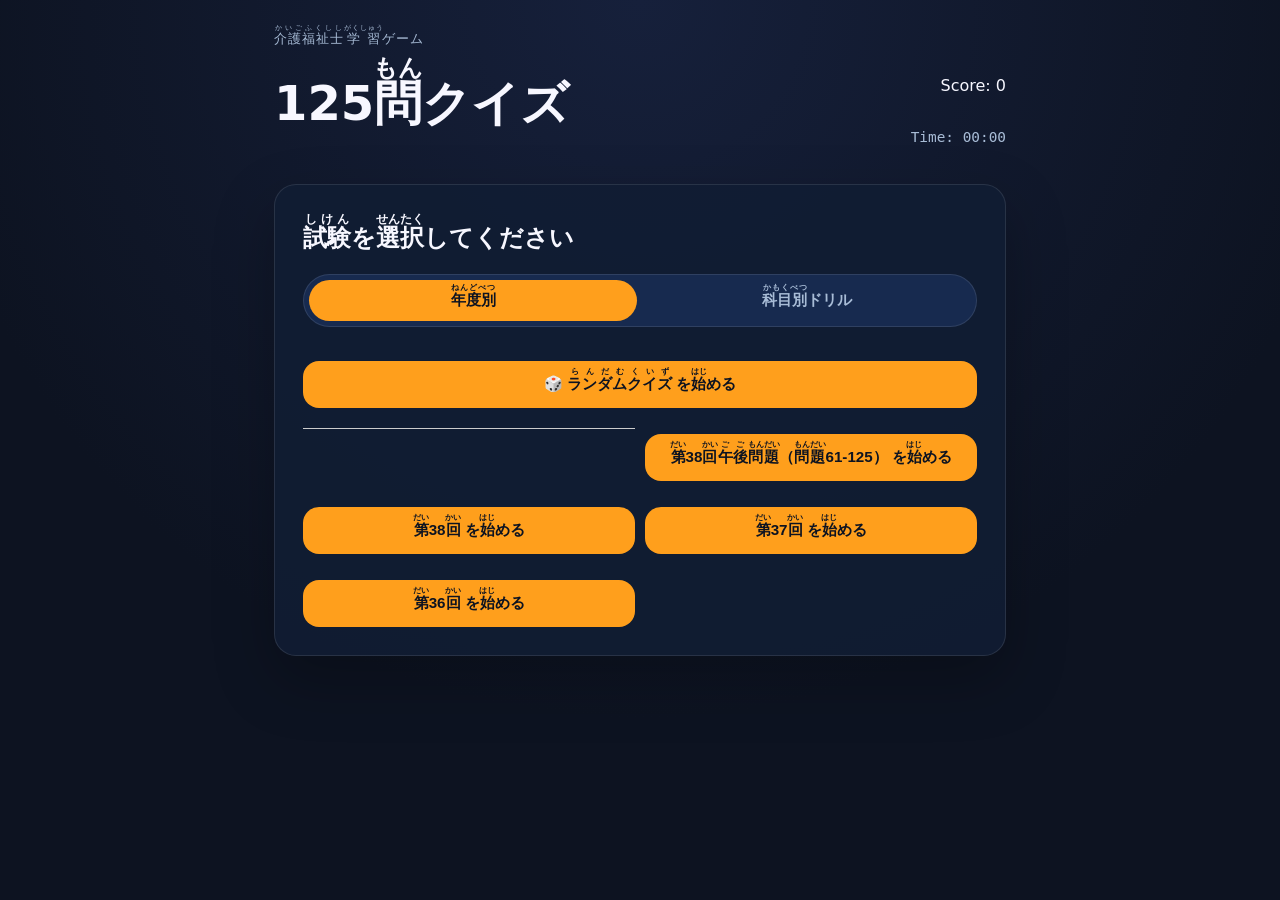
==== index.html @ fa335fc0 "Cleaner home UI: mode tabs (by-exam / subject drills) and compact menu grids" ====
<!DOCTYPE html>
<html lang="ja">
<head>
  <meta charset="UTF-8" />
  <meta name="viewport" content="width=device-width, initial-scale=1.0" />
  <title>Kaigofukushishi Quiz Game</title>
  <link rel="stylesheet" href="styles.css" />
</head>
<body>
  <div class="app-shell">
    <header>
      <div>
        <p class="subtitle"><ruby>介護福祉士<rt>かいごふくしし</rt></ruby><ruby>学習<rt>がくしゅう</rt></ruby>ゲーム</p>
        <h1 id="quiz-title">125<ruby>問<rt>もん</rt></ruby>クイズ</h1>
      </div>
      <div class="score-panel">
        <p id="progress">Question 1 / 125</p>
        <p id="score">Score: 0</p>
        <p id="timer">Time: 00:00</p>
      </div>
    </header>

    <main>
      <section class="card" id="exam-selection">
        <div class="exam-header">
          <h2><ruby>試験<rt>しけん</rt></ruby>を<ruby>選択<rt>せんたく</rt></ruby>してください</h2>
          <button id="resume-button" class="primary-button hidden"></button>
        </div>
        <div class="mode-tabs">
          <button class="mode-tab active" id="tab-exams" type="button"><ruby>年度別<rt>ねんどべつ</rt></ruby></button>
          <button class="mode-tab" id="tab-drills" type="button"><ruby>科目別<rt>かもくべつ</rt></ruby>ドリル</button>
        </div>
        <div id="panel-exams">
          <div class="choices" id="exam-buttons"></div>
        </div>
        <div id="panel-drills" class="hidden">
          <p class="panel-note">第36・37・38回（全年度）から、科目ごとに集めた問題です。</p>
          <div class="choices" id="drill-buttons"></div>
        </div>
      </section>

      <section class="card hidden" id="domain-selection">
        <div class="exam-header">
          <h2><ruby>学習分野<rt>がくしゅうぶんや</rt></ruby>を<ruby>選択<rt>せんたく</rt></ruby>してください</h2>
          <button id="back-from-domain" class="primary-button secondary-button">戻る</button>
        </div>
        <div class="choices" id="domain-buttons"></div>
      </section>

      <section class="card hidden" id="quiz-card">
        <div class="quiz-header-controls">
          <p class="category-tag" id="category-tag"></p>
          <div class="jump-to-question">
            <input type="number" id="jump-input" placeholder="Jump to Q#" min="1" max="125">
            <button id="jump-button" class="primary-button jump-button">Jump</button>
          </div>
        </div>
        <p class="question-text" id="question-text">Loading question...</p>
        <div class="choices" id="choices"></div>
        <div id="feedback-area" class="hidden">
          <div id="correct-answer-area">
            <h3>✓ 正解:</h3>
            <p id="correct-answer-text"></p>
            <p id="correct-explanation" class="explanation-text"></p>
          </div>
          <div id="wrong-answer-area" class="hidden">
            <h3>✗ 選んだ答えが間違っている理由:</h3>
            <p id="wrong-explanation" class="explanation-text"></p>
          </div>
          <details id="other-answers-details" class="hidden">
            <summary>他の選択肢の説明を見る</summary>
            <div id="other-answers-area"></div>
          </details>
        </div>
        <div class="quiz-navigation">
          <button id="prev-button" class="primary-button secondary-button" disabled>前の問題</button>
          <button id="next-button" class="primary-button">次の問題</button>
          <button id="back-to-results-button" class="primary-button secondary-button hidden">結果に<ruby>戻<rt>もど</rt></ruby>る</button>
        </div>
      </section>

      <div class="menu-nav hidden" id="menu-nav">
        <button id="back-button" class="primary-button secondary-button">メニューに<ruby>戻<rt>もど</rt></ruby>る</button>
      </div>

      <section class="result hidden" id="result-screen">
        <h2 id="result-status"><ruby>結果<rt>けっか</rt></ruby></h2>
        <p id="final-score"></p>
        <p id="final-time"></p>
        <p id="final-attempts"></p>
        <p id="best-time"></p>
        <p id="avg-time"></p>
        
        <div id="summary-section" class="summary-section hidden">
          <h3 id="summary-title"><ruby>回答結果一覧<rt>かいとうけっかいちらん</rt></ruby></h3>
          <div id="summary-list" class="summary-list"></div>
        </div>
        
        <div class="result-actions">
          <button id="restart-button" class="primary-button">Restart Quiz</button>
          <button id="back-button-result" class="primary-button secondary-button">メニューに<ruby>戻<rt>もど</rt></ruby>る</button>
        </div>
      </section>
    </main>
  </div>

  <script src="questions.js"></script>
  <script src="questions38pm.js"></script>
  <script src="domains.js"></script>
  <script src="drill.js"></script>
<script src="script.js"></script>
  <script>
    (function () {
      var tabs = [
        { btn: document.getElementById("tab-exams"), panel: document.getElementById("panel-exams") },
        { btn: document.getElementById("tab-drills"), panel: document.getElementById("panel-drills") }
      ];
      function activate(active) {
        tabs.forEach(function (t) {
          var on = t === active;
          t.btn.classList.toggle("active", on);
          t.panel.classList.toggle("hidden", !on);
        });
      }
      tabs.forEach(function (t) {
        t.btn.addEventListener("click", function () { activate(t); });
      });
    })();
  </script>
  </body>
</html>
---- styles.css ----
:root {
  --bg: #0d1321;
  --surface: #111d33;
  --surface-2: #172a4f;
  --text: #f7f7ff;
  --accent: #ff9f1c;
  --accent-2: #2ec4b6;
  --border: rgba(255, 255, 255, 0.1);
}

* {
  box-sizing: border-box;
}

body {
  margin: 0;
  min-height: 100vh;
  font-family: Inter, system-ui, -apple-system, BlinkMacSystemFont, "Segoe UI", sans-serif;
  background: radial-gradient(circle at top, #16203b 0%, #0d1321 65%);
  color: var(--text);
}

.app-shell {
  max-width: 780px;
  margin: 0 auto;
  padding: 24px;
}

header {
  display: flex;
  flex-wrap: wrap;
  justify-content: space-between;
  align-items: flex-start;
  gap: 16px;
  margin-bottom: 24px;
}

.subtitle {
  margin: 0 0 8px;
  color: #a8bcd6;
  letter-spacing: 0.08em;
  text-transform: uppercase;
  font-size: 0.82rem;
}

h1 {
  margin: 0;
  font-size: clamp(2rem, 4vw, 3rem);
}

.score-panel {
  text-align: right;
  display: flex;
  flex-direction: column;
  align-items: flex-end;
  gap: 4px;
}

#timer {
  font-size: 0.9rem;
  color: #a8bcd6;
  font-family: monospace;
}

.card,
.result {
  background: rgba(17, 29, 51, 0.9);
  border: 1px solid var(--border);
  border-radius: 22px;
  padding: 28px;
  box-shadow: 0 24px 60px rgba(0, 0, 0, 0.25);
}

.result-pass {
  background: rgba(46, 196, 182, 0.18);
  border-color: rgba(46, 196, 182, 0.35);
}

.result-fail {
  background: rgba(255, 79, 79, 0.18);
  border-color: rgba(255, 79, 79, 0.35);
}

#result-status {
  margin-top: 0;
  margin-bottom: 12px;
  font-size: 2rem;
  letter-spacing: 0.08em;
}

#final-score {
  margin: 0;
  font-size: 1.4rem;
  line-height: 1.4;
}

.question-text {
  font-size: 1.3rem;
  line-height: 1.5;
  margin: 0 0 22px;
}

.category-tag {
  display: inline-block;
  background: rgba(46, 196, 182, 0.2);
  border: 1px solid rgba(46, 196, 182, 0.4);
  color: #2ec4b6;
  padding: 6px 12px;
  border-radius: 20px;
  font-size: 0.85rem;
  font-weight: 600;
  margin: 0 0 16px 0;
  text-transform: none;
}

.choices {
  display: grid;
  gap: 14px;
}

.choice-button,
.primary-button {
  width: 100%;
  border: none;
  border-radius: 16px;
  padding: 16px 18px;
  background: rgba(255, 159, 28, 0.12);
  color: var(--text);
  font-size: 1rem;
  text-align: left;
  cursor: pointer;
  transition: transform 0.2s ease, background 0.2s ease;
}

.choice-button:hover,
.primary-button:hover {
  transform: translateY(-1px);
  background: rgba(46, 196, 182, 0.18);
}

.choice-button.correct {
  background: rgba(46, 196, 182, 0.24);
}

.choice-button.wrong {
  background: rgba(255, 79, 79, 0.24);
}

.choice-button.selected {
  background: rgba(255, 159, 28, 0.24);
}

.primary-button {
  margin-top: 16px;
  background: var(--accent);
  color: #0d1321;
  font-weight: 700;
}

.secondary-button {
  background: rgba(46, 196, 182, 0.14);
  color: var(--text);
}

.exam-header {
  display: flex;
  justify-content: space-between;
  align-items: center;
  gap: 16px;
  margin-bottom: 20px;
}

.exam-header h2 {
  margin: 0;
  flex: 1;
}

#resume-button {
  width: 48%;
  flex-shrink: 0;
  margin-top: 0;
}

.menu-nav {
  display: flex;
  justify-content: flex-end;
  margin: 16px 0;
}

.quiz-navigation {
  display: flex;
  justify-content: space-between;
  gap: 12px;
  margin-top: 24px;
  flex-wrap: wrap;
}

.quiz-navigation button {
  flex: 1;
  min-width: 120px;
}

#back-to-results-button.hidden,
.primary-button.hidden {
  display: none;
}

#prev-button:disabled, #next-button:disabled {
  opacity: 0.5;
  cursor: not-allowed;
}

#correct-answer-area {
  margin-top: 20px;
  padding: 16px;
  background: rgba(255, 159, 28, 0.1);
  border-left: 4px solid var(--accent);
  border-radius: 8px;
}

#correct-answer-area h3 {
  margin-top: 0;
  margin-bottom: 8px;
  font-size: 1.1rem;
  color: var(--accent);
}

#correct-answer-text {
  margin: 0;
  font-size: 1rem;
}

.result-actions {
  display: flex;
  flex-wrap: wrap;
  gap: 12px;
  margin-top: 16px;
}

.summary-section {
  margin: 24px 0;
  padding: 20px;
  background: rgba(46, 196, 182, 0.08);
  border: 1px solid rgba(46, 196, 182, 0.2);
  border-radius: 12px;
}

#summary-title {
  margin-top: 0;
  margin-bottom: 16px;
  font-size: 1.2rem;
  color: var(--accent-2);
}

.summary-list {
  display: grid;
  grid-template-columns: repeat(auto-fill, minmax(50px, 1fr));
  gap: 8px;
}

.summary-item {
  display: flex;
  align-items: center;
  justify-content: center;
  padding: 10px;
  background: rgba(255, 159, 28, 0.1);
  border: 2px solid rgba(255, 159, 28, 0.3);
  border-radius: 8px;
  cursor: pointer;
  font-weight: 600;
  transition: all 0.2s ease;
  font-size: 0.9rem;
}

.summary-item:hover {
  transform: scale(1.05);
  background: rgba(255, 159, 28, 0.2);
}

.summary-item.correct {
  background: rgba(46, 196, 182, 0.3);
  border-color: rgba(46, 196, 182, 0.6);
  color: #2ec4b6;
}

.summary-item.correct:hover {
  background: rgba(46, 196, 182, 0.5);
}

.summary-item.wrong {
  background: rgba(255, 79, 79, 0.3);
  border-color: rgba(255, 79, 79, 0.6);
  color: #ff4f4f;
}

.summary-item.wrong:hover {
  background: rgba(255, 79, 79, 0.5);
}

.summary-item.unanswered {
  background: rgba(168, 188, 214, 0.1);
  border-color: rgba(168, 188, 214, 0.3);
  color: #a8bcd6;
}

.summary-item.unanswered:hover {
  background: rgba(168, 188, 214, 0.2);
}

.hidden {
  display: none;
}

.quiz-header-controls {
  display: flex;
  justify-content: space-between;
  align-items: center;
  margin-bottom: 16px;
  flex-wrap: wrap;
  gap: 12px;
}

.jump-to-question {
  display: flex;
  gap: 8px;
  align-items: center;
}

#jump-input {
  width: 80px;
  padding: 10px 12px;
  background: rgba(255, 159, 28, 0.12);
  border: 1px solid rgba(255, 159, 28, 0.3);
  border-radius: 12px;
  color: var(--text);
  font-size: 0.95rem;
  text-align: center;
}

#jump-input:focus {
  outline: none;
  background: rgba(255, 159, 28, 0.2);
  border-color: var(--accent);
}

#jump-input::placeholder {
  color: rgba(255, 255, 255, 0.4);
}

.jump-button {
  padding: 10px 16px;
  font-size: 0.9rem;
  white-space: nowrap;
}

@media (max-width: 680px) {
  .app-shell {
    padding: 18px;
  }

  .quiz-header-controls {
    flex-direction: column;
    align-items: flex-start;
  }

  .jump-to-question {
    width: 100%;
  }

  #jump-input {
    flex: 1;
  }

  .jump-button {
    flex: 0 0 auto;
  }
}

/* --- Home screen cleanup: mode tabs + compact menu grids --- */
.mode-tabs {
  display: flex;
  gap: 6px;
  background: var(--surface-2);
  border: 1px solid var(--border);
  border-radius: 999px;
  padding: 5px;
  margin-bottom: 18px;
}

.mode-tab {
  flex: 1;
  border: none;
  background: transparent;
  color: #a8bcd6;
  font-family: inherit;
  font-size: 0.95rem;
  font-weight: 600;
  padding: 10px 12px;
  border-radius: 999px;
  cursor: pointer;
  transition: background 0.2s ease, color 0.2s ease;
}

.mode-tab.active {
  background: var(--accent);
  color: #0d1321;
}

.panel-note {
  margin: 0 0 12px;
  color: #a8bcd6;
  font-size: 0.88rem;
}

#exam-buttons,
#drill-buttons,
#domain-buttons {
  grid-template-columns: repeat(2, minmax(0, 1fr));
  gap: 10px;
}

#exam-buttons > button,
#drill-buttons > button,
#domain-buttons > button {
  text-align: center;
  padding: 13px 10px;
  font-size: 0.95rem;
}

#exam-buttons > button:first-child,
#domain-buttons > button:first-child {
  grid-column: 1 / -1;
}

@media (max-width: 560px) {
  #exam-buttons,
  #drill-buttons,
  #domain-buttons {
    grid-template-columns: 1fr;
  }

  .card,
  .result {
    padding: 20px;
  }
}
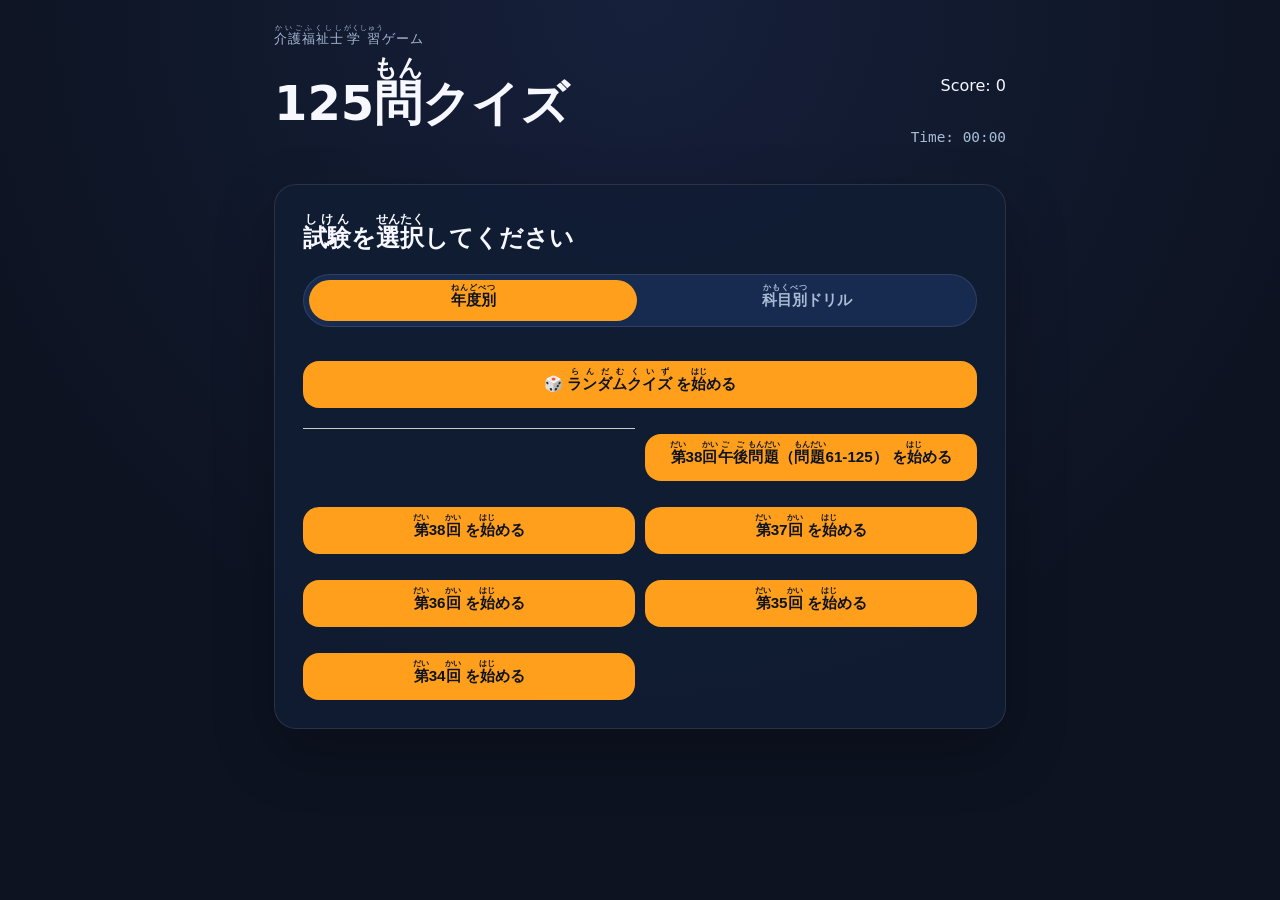
==== commit 0f61d26b: "Add 35th and 34th exams: 250 questions with per-choice explanations, verified against official MHLW " ====
--- a/index.html
+++ b/index.html
@@ -34,7 +34,7 @@
           <div class="choices" id="exam-buttons"></div>
         </div>
         <div id="panel-drills" class="hidden">
-          <p class="panel-note">第36・37・38回（全年度）から、科目ごとに集めた問題です。</p>
+          <p class="panel-note">第34・35・36・37・38回（全年度）から、科目ごとに集めた問題です。</p>
           <div class="choices" id="drill-buttons"></div>
         </div>
       </section>
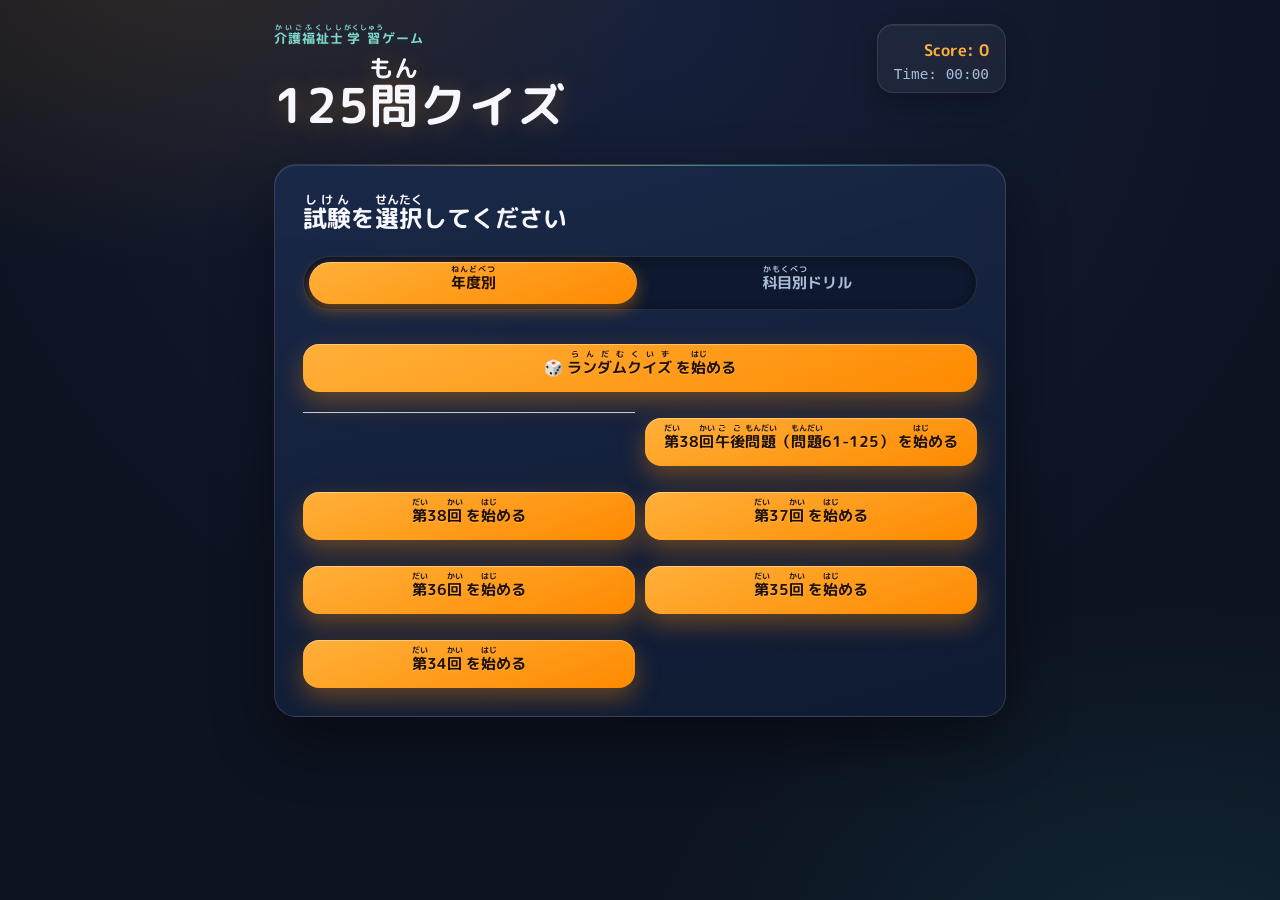
==== commit 90b3ef87: "UI reskin: gradient buttons with glow, glass choices and cards, rounded font" ====
--- a/index.html
+++ b/index.html
@@ -4,7 +4,10 @@
   <meta charset="UTF-8" />
   <meta name="viewport" content="width=device-width, initial-scale=1.0" />
   <title>Kaigofukushishi Quiz Game</title>
-  <link rel="stylesheet" href="styles.css" />
+  <link rel="stylesheet" href="styles.css" />
+  <link rel="preconnect" href="https://fonts.googleapis.com" />
+  <link rel="preconnect" href="https://fonts.gstatic.com" crossorigin />
+  <link href="https://fonts.googleapis.com/css2?family=M+PLUS+Rounded+1c:wght@400;700;800&display=swap" rel="stylesheet" />
 </head>
 <body>
   <div class="app-shell">
--- a/styles.css
+++ b/styles.css
@@ -1,446 +1,573 @@
-:root {
-  --bg: #0d1321;
-  --surface: #111d33;
-  --surface-2: #172a4f;
-  --text: #f7f7ff;
-  --accent: #ff9f1c;
-  --accent-2: #2ec4b6;
-  --border: rgba(255, 255, 255, 0.1);
-}
-
-* {
-  box-sizing: border-box;
-}
-
-body {
-  margin: 0;
-  min-height: 100vh;
-  font-family: Inter, system-ui, -apple-system, BlinkMacSystemFont, "Segoe UI", sans-serif;
-  background: radial-gradient(circle at top, #16203b 0%, #0d1321 65%);
-  color: var(--text);
-}
-
-.app-shell {
-  max-width: 780px;
-  margin: 0 auto;
-  padding: 24px;
-}
-
-header {
-  display: flex;
-  flex-wrap: wrap;
-  justify-content: space-between;
-  align-items: flex-start;
-  gap: 16px;
-  margin-bottom: 24px;
-}
-
-.subtitle {
-  margin: 0 0 8px;
-  color: #a8bcd6;
-  letter-spacing: 0.08em;
-  text-transform: uppercase;
-  font-size: 0.82rem;
-}
-
-h1 {
-  margin: 0;
-  font-size: clamp(2rem, 4vw, 3rem);
-}
-
-.score-panel {
-  text-align: right;
-  display: flex;
-  flex-direction: column;
-  align-items: flex-end;
-  gap: 4px;
-}
-
-#timer {
-  font-size: 0.9rem;
-  color: #a8bcd6;
-  font-family: monospace;
-}
-
-.card,
-.result {
-  background: rgba(17, 29, 51, 0.9);
-  border: 1px solid var(--border);
-  border-radius: 22px;
-  padding: 28px;
-  box-shadow: 0 24px 60px rgba(0, 0, 0, 0.25);
-}
-
-.result-pass {
-  background: rgba(46, 196, 182, 0.18);
-  border-color: rgba(46, 196, 182, 0.35);
-}
-
-.result-fail {
-  background: rgba(255, 79, 79, 0.18);
-  border-color: rgba(255, 79, 79, 0.35);
-}
-
-#result-status {
-  margin-top: 0;
-  margin-bottom: 12px;
-  font-size: 2rem;
-  letter-spacing: 0.08em;
-}
-
-#final-score {
-  margin: 0;
-  font-size: 1.4rem;
-  line-height: 1.4;
-}
-
-.question-text {
-  font-size: 1.3rem;
-  line-height: 1.5;
-  margin: 0 0 22px;
-}
-
-.category-tag {
-  display: inline-block;
-  background: rgba(46, 196, 182, 0.2);
-  border: 1px solid rgba(46, 196, 182, 0.4);
-  color: #2ec4b6;
-  padding: 6px 12px;
-  border-radius: 20px;
-  font-size: 0.85rem;
-  font-weight: 600;
-  margin: 0 0 16px 0;
-  text-transform: none;
-}
-
-.choices {
-  display: grid;
-  gap: 14px;
-}
-
-.choice-button,
-.primary-button {
-  width: 100%;
-  border: none;
-  border-radius: 16px;
-  padding: 16px 18px;
-  background: rgba(255, 159, 28, 0.12);
-  color: var(--text);
-  font-size: 1rem;
-  text-align: left;
-  cursor: pointer;
-  transition: transform 0.2s ease, background 0.2s ease;
-}
-
-.choice-button:hover,
-.primary-button:hover {
-  transform: translateY(-1px);
-  background: rgba(46, 196, 182, 0.18);
-}
-
-.choice-button.correct {
-  background: rgba(46, 196, 182, 0.24);
-}
-
-.choice-button.wrong {
-  background: rgba(255, 79, 79, 0.24);
-}
-
-.choice-button.selected {
-  background: rgba(255, 159, 28, 0.24);
-}
-
-.primary-button {
-  margin-top: 16px;
-  background: var(--accent);
-  color: #0d1321;
-  font-weight: 700;
-}
-
-.secondary-button {
-  background: rgba(46, 196, 182, 0.14);
-  color: var(--text);
-}
-
-.exam-header {
-  display: flex;
-  justify-content: space-between;
-  align-items: center;
-  gap: 16px;
-  margin-bottom: 20px;
-}
-
-.exam-header h2 {
-  margin: 0;
-  flex: 1;
-}
-
-#resume-button {
-  width: 48%;
-  flex-shrink: 0;
-  margin-top: 0;
-}
-
-.menu-nav {
-  display: flex;
-  justify-content: flex-end;
-  margin: 16px 0;
-}
-
-.quiz-navigation {
-  display: flex;
-  justify-content: space-between;
-  gap: 12px;
-  margin-top: 24px;
-  flex-wrap: wrap;
-}
-
-.quiz-navigation button {
-  flex: 1;
-  min-width: 120px;
-}
-
-#back-to-results-button.hidden,
-.primary-button.hidden {
-  display: none;
-}
-
-#prev-button:disabled, #next-button:disabled {
-  opacity: 0.5;
-  cursor: not-allowed;
-}
-
-#correct-answer-area {
-  margin-top: 20px;
-  padding: 16px;
-  background: rgba(255, 159, 28, 0.1);
-  border-left: 4px solid var(--accent);
-  border-radius: 8px;
-}
-
-#correct-answer-area h3 {
-  margin-top: 0;
-  margin-bottom: 8px;
-  font-size: 1.1rem;
-  color: var(--accent);
-}
-
-#correct-answer-text {
-  margin: 0;
-  font-size: 1rem;
-}
-
-.result-actions {
-  display: flex;
-  flex-wrap: wrap;
-  gap: 12px;
-  margin-top: 16px;
-}
-
-.summary-section {
-  margin: 24px 0;
-  padding: 20px;
-  background: rgba(46, 196, 182, 0.08);
-  border: 1px solid rgba(46, 196, 182, 0.2);
-  border-radius: 12px;
-}
-
-#summary-title {
-  margin-top: 0;
-  margin-bottom: 16px;
-  font-size: 1.2rem;
-  color: var(--accent-2);
-}
-
-.summary-list {
-  display: grid;
-  grid-template-columns: repeat(auto-fill, minmax(50px, 1fr));
-  gap: 8px;
-}
-
-.summary-item {
-  display: flex;
-  align-items: center;
-  justify-content: center;
-  padding: 10px;
-  background: rgba(255, 159, 28, 0.1);
-  border: 2px solid rgba(255, 159, 28, 0.3);
-  border-radius: 8px;
-  cursor: pointer;
-  font-weight: 600;
-  transition: all 0.2s ease;
-  font-size: 0.9rem;
-}
-
-.summary-item:hover {
-  transform: scale(1.05);
-  background: rgba(255, 159, 28, 0.2);
-}
-
-.summary-item.correct {
-  background: rgba(46, 196, 182, 0.3);
-  border-color: rgba(46, 196, 182, 0.6);
-  color: #2ec4b6;
-}
-
-.summary-item.correct:hover {
-  background: rgba(46, 196, 182, 0.5);
-}
-
-.summary-item.wrong {
-  background: rgba(255, 79, 79, 0.3);
-  border-color: rgba(255, 79, 79, 0.6);
-  color: #ff4f4f;
-}
-
-.summary-item.wrong:hover {
-  background: rgba(255, 79, 79, 0.5);
-}
-
-.summary-item.unanswered {
-  background: rgba(168, 188, 214, 0.1);
-  border-color: rgba(168, 188, 214, 0.3);
-  color: #a8bcd6;
-}
-
-.summary-item.unanswered:hover {
-  background: rgba(168, 188, 214, 0.2);
-}
-
-.hidden {
-  display: none;
-}
-
-.quiz-header-controls {
-  display: flex;
-  justify-content: space-between;
-  align-items: center;
-  margin-bottom: 16px;
-  flex-wrap: wrap;
-  gap: 12px;
-}
-
-.jump-to-question {
-  display: flex;
-  gap: 8px;
-  align-items: center;
-}
-
-#jump-input {
-  width: 80px;
-  padding: 10px 12px;
-  background: rgba(255, 159, 28, 0.12);
-  border: 1px solid rgba(255, 159, 28, 0.3);
-  border-radius: 12px;
-  color: var(--text);
-  font-size: 0.95rem;
-  text-align: center;
-}
-
-#jump-input:focus {
-  outline: none;
-  background: rgba(255, 159, 28, 0.2);
-  border-color: var(--accent);
-}
-
-#jump-input::placeholder {
-  color: rgba(255, 255, 255, 0.4);
-}
-
-.jump-button {
-  padding: 10px 16px;
-  font-size: 0.9rem;
-  white-space: nowrap;
-}
-
-@media (max-width: 680px) {
-  .app-shell {
-    padding: 18px;
-  }
-
-  .quiz-header-controls {
-    flex-direction: column;
-    align-items: flex-start;
-  }
-
-  .jump-to-question {
-    width: 100%;
-  }
-
-  #jump-input {
-    flex: 1;
-  }
-
-  .jump-button {
-    flex: 0 0 auto;
-  }
-}
-
-/* --- Home screen cleanup: mode tabs + compact menu grids --- */
-.mode-tabs {
-  display: flex;
-  gap: 6px;
-  background: var(--surface-2);
-  border: 1px solid var(--border);
-  border-radius: 999px;
-  padding: 5px;
-  margin-bottom: 18px;
-}
-
-.mode-tab {
-  flex: 1;
-  border: none;
-  background: transparent;
-  color: #a8bcd6;
-  font-family: inherit;
-  font-size: 0.95rem;
-  font-weight: 600;
-  padding: 10px 12px;
-  border-radius: 999px;
-  cursor: pointer;
-  transition: background 0.2s ease, color 0.2s ease;
-}
-
-.mode-tab.active {
-  background: var(--accent);
-  color: #0d1321;
-}
-
-.panel-note {
-  margin: 0 0 12px;
-  color: #a8bcd6;
-  font-size: 0.88rem;
-}
-
-#exam-buttons,
-#drill-buttons,
-#domain-buttons {
-  grid-template-columns: repeat(2, minmax(0, 1fr));
-  gap: 10px;
-}
-
-#exam-buttons > button,
-#drill-buttons > button,
-#domain-buttons > button {
-  text-align: center;
-  padding: 13px 10px;
-  font-size: 0.95rem;
-}
-
-#exam-buttons > button:first-child,
-#domain-buttons > button:first-child {
-  grid-column: 1 / -1;
-}
-
-@media (max-width: 560px) {
-  #exam-buttons,
-  #drill-buttons,
-  #domain-buttons {
-    grid-template-columns: 1fr;
-  }
-
-  .card,
-  .result {
-    padding: 20px;
-  }
-}
+:root {
+  --bg: #0d1321;
+  --surface: #111d33;
+  --surface-2: #172a4f;
+  --text: #f7f7ff;
+  --accent: #ff9f1c;
+  --accent-2: #2ec4b6;
+  --border: rgba(255, 255, 255, 0.1);
+  --accent-grad: linear-gradient(160deg, #ffb03a 0%, #ff8a00 100%);
+  --glow-orange: 0 10px 24px rgba(255, 138, 0, 0.35);
+  --glow-teal: 0 8px 22px rgba(46, 196, 182, 0.28);
+}
+
+* {
+  box-sizing: border-box;
+}
+
+::selection {
+  background: rgba(255, 159, 28, 0.45);
+}
+
+body {
+  margin: 0;
+  min-height: 100vh;
+  font-family: "M PLUS Rounded 1c", Inter, system-ui, -apple-system, BlinkMacSystemFont, "Segoe UI", sans-serif;
+  background:
+    radial-gradient(900px 520px at 12% -5%, rgba(255, 159, 28, 0.13), transparent 60%),
+    radial-gradient(900px 620px at 92% 108%, rgba(46, 196, 182, 0.11), transparent 60%),
+    radial-gradient(circle at top, #16203b 0%, #0d1321 65%);
+  background-attachment: fixed;
+  color: var(--text);
+}
+
+::-webkit-scrollbar {
+  width: 10px;
+}
+
+::-webkit-scrollbar-track {
+  background: #0d1321;
+}
+
+::-webkit-scrollbar-thumb {
+  background: #2a3c5f;
+  border-radius: 8px;
+  border: 2px solid #0d1321;
+}
+
+::-webkit-scrollbar-thumb:hover {
+  background: #3a5280;
+}
+
+.app-shell {
+  max-width: 780px;
+  margin: 0 auto;
+  padding: 24px;
+}
+
+header {
+  display: flex;
+  flex-wrap: wrap;
+  justify-content: space-between;
+  align-items: flex-start;
+  gap: 16px;
+  margin-bottom: 24px;
+}
+
+.subtitle {
+  margin: 0 0 8px;
+  color: #7fd8cd;
+  letter-spacing: 0.08em;
+  text-transform: uppercase;
+  font-size: 0.82rem;
+  font-weight: 700;
+}
+
+h1 {
+  margin: 0;
+  font-size: clamp(2rem, 4vw, 3rem);
+  letter-spacing: 0.02em;
+  text-shadow: 0 2px 22px rgba(255, 159, 28, 0.28);
+}
+
+.score-panel {
+  text-align: right;
+  display: flex;
+  flex-direction: column;
+  align-items: flex-end;
+  gap: 4px;
+  background: rgba(255, 255, 255, 0.05);
+  border: 1px solid var(--border);
+  border-radius: 16px;
+  padding: 10px 16px;
+  backdrop-filter: blur(6px);
+  box-shadow: inset 0 1px 0 rgba(255, 255, 255, 0.08), 0 10px 24px rgba(0, 0, 0, 0.25);
+}
+
+.score-panel p {
+  margin: 0;
+}
+
+#score {
+  font-weight: 700;
+  color: #ffb03a;
+}
+
+#timer {
+  font-size: 0.9rem;
+  color: #a8bcd6;
+  font-family: monospace;
+}
+
+@keyframes rise {
+  from {
+    opacity: 0;
+    transform: translateY(10px);
+  }
+  to {
+    opacity: 1;
+    transform: translateY(0);
+  }
+}
+
+.card,
+.result {
+  position: relative;
+  background: linear-gradient(165deg, rgba(26, 42, 74, 0.92) 0%, rgba(16, 27, 50, 0.94) 100%);
+  border: 1px solid rgba(255, 255, 255, 0.13);
+  border-radius: 22px;
+  padding: 28px;
+  box-shadow: 0 24px 60px rgba(0, 0, 0, 0.45), inset 0 1px 0 rgba(255, 255, 255, 0.09);
+  backdrop-filter: blur(8px);
+  animation: rise 0.45s ease both;
+}
+
+.card::before,
+.result::before {
+  content: "";
+  position: absolute;
+  top: 0;
+  left: 28px;
+  right: 28px;
+  height: 1px;
+  background: linear-gradient(90deg, transparent, rgba(255, 176, 58, 0.55), rgba(46, 196, 182, 0.55), transparent);
+  pointer-events: none;
+}
+
+.result-pass {
+  background: linear-gradient(165deg, rgba(46, 196, 182, 0.22) 0%, rgba(16, 27, 50, 0.94) 100%);
+  border-color: rgba(46, 196, 182, 0.4);
+  box-shadow: 0 24px 60px rgba(0, 0, 0, 0.45), 0 0 32px rgba(46, 196, 182, 0.18);
+}
+
+.result-fail {
+  background: linear-gradient(165deg, rgba(255, 79, 79, 0.2) 0%, rgba(16, 27, 50, 0.94) 100%);
+  border-color: rgba(255, 79, 79, 0.4);
+  box-shadow: 0 24px 60px rgba(0, 0, 0, 0.45), 0 0 32px rgba(255, 79, 79, 0.16);
+}
+
+#result-status {
+  margin-top: 0;
+  margin-bottom: 12px;
+  font-size: 2rem;
+  letter-spacing: 0.08em;
+}
+
+#final-score {
+  margin: 0;
+  font-size: 1.4rem;
+  line-height: 1.4;
+}
+
+.question-text {
+  font-size: 1.3rem;
+  line-height: 1.5;
+  margin: 0 0 22px;
+}
+
+.category-tag {
+  display: inline-block;
+  background: linear-gradient(160deg, rgba(46, 196, 182, 0.32), rgba(46, 196, 182, 0.14));
+  border: 1px solid rgba(46, 196, 182, 0.5);
+  color: #5fe3d4;
+  padding: 6px 12px;
+  border-radius: 20px;
+  font-size: 0.85rem;
+  font-weight: 600;
+  margin: 0 0 16px 0;
+  text-transform: none;
+  box-shadow: 0 4px 14px rgba(46, 196, 182, 0.22);
+}
+
+.choices {
+  display: grid;
+  gap: 14px;
+}
+
+.choice-button,
+.primary-button {
+  width: 100%;
+  border: none;
+  border-radius: 16px;
+  padding: 16px 18px;
+  background: rgba(255, 159, 28, 0.12);
+  color: var(--text);
+  font-size: 1rem;
+  font-family: inherit;
+  text-align: left;
+  cursor: pointer;
+  transition: transform 0.2s ease, background 0.2s ease, box-shadow 0.2s ease, border-color 0.2s ease;
+}
+
+.choice-button {
+  background: linear-gradient(180deg, rgba(255, 255, 255, 0.055), rgba(255, 255, 255, 0.02));
+  border: 1px solid rgba(255, 255, 255, 0.13);
+  box-shadow: inset 0 1px 0 rgba(255, 255, 255, 0.06), 0 6px 16px rgba(0, 0, 0, 0.22);
+}
+
+.choice-button:hover {
+  transform: translateY(-1px);
+  background: linear-gradient(180deg, rgba(46, 196, 182, 0.16), rgba(46, 196, 182, 0.07));
+  border-color: rgba(46, 196, 182, 0.55);
+  box-shadow: inset 0 1px 0 rgba(255, 255, 255, 0.08), 0 10px 22px rgba(0, 0, 0, 0.3), 0 0 14px rgba(46, 196, 182, 0.15);
+}
+
+.primary-button:hover {
+  transform: translateY(-2px);
+  box-shadow: 0 14px 30px rgba(255, 138, 0, 0.45), inset 0 1px 0 rgba(255, 255, 255, 0.4);
+  filter: brightness(1.06);
+}
+
+.primary-button:active {
+  transform: translateY(0);
+  filter: brightness(0.97);
+}
+
+.choice-button.correct {
+  background: linear-gradient(180deg, rgba(46, 196, 182, 0.32), rgba(46, 196, 182, 0.18));
+  border-color: rgba(46, 196, 182, 0.75);
+  box-shadow: 0 0 18px rgba(46, 196, 182, 0.3);
+}
+
+.choice-button.wrong {
+  background: linear-gradient(180deg, rgba(255, 79, 79, 0.3), rgba(255, 79, 79, 0.16));
+  border-color: rgba(255, 79, 79, 0.7);
+  box-shadow: 0 0 18px rgba(255, 79, 79, 0.25);
+}
+
+.choice-button.selected {
+  background: linear-gradient(180deg, rgba(255, 159, 28, 0.3), rgba(255, 159, 28, 0.16));
+  border-color: rgba(255, 159, 28, 0.75);
+  box-shadow: 0 0 16px rgba(255, 159, 28, 0.28);
+}
+
+.choice-button:focus-visible,
+.primary-button:focus-visible,
+.mode-tab:focus-visible,
+.summary-item:focus-visible {
+  outline: 2px solid var(--accent-2);
+  outline-offset: 2px;
+}
+
+.primary-button {
+  margin-top: 16px;
+  background: var(--accent-grad);
+  color: #221100;
+  font-weight: 700;
+  box-shadow: var(--glow-orange), inset 0 1px 0 rgba(255, 255, 255, 0.35);
+  text-shadow: 0 1px 0 rgba(255, 255, 255, 0.25);
+}
+
+.secondary-button {
+  background: linear-gradient(180deg, rgba(46, 196, 182, 0.2), rgba(46, 196, 182, 0.1));
+  border: 1px solid rgba(46, 196, 182, 0.4);
+  color: var(--text);
+  box-shadow: 0 6px 16px rgba(0, 0, 0, 0.22);
+}
+
+.secondary-button:hover {
+  background: linear-gradient(180deg, rgba(46, 196, 182, 0.3), rgba(46, 196, 182, 0.16));
+  box-shadow: var(--glow-teal);
+}
+
+.exam-header {
+  display: flex;
+  justify-content: space-between;
+  align-items: center;
+  gap: 16px;
+  margin-bottom: 20px;
+}
+
+.exam-header h2 {
+  margin: 0;
+  flex: 1;
+}
+
+#resume-button {
+  width: 48%;
+  flex-shrink: 0;
+  margin-top: 0;
+}
+
+.menu-nav {
+  display: flex;
+  justify-content: flex-end;
+  margin: 16px 0;
+}
+
+.quiz-navigation {
+  display: flex;
+  justify-content: space-between;
+  gap: 12px;
+  margin-top: 24px;
+  flex-wrap: wrap;
+}
+
+.quiz-navigation button {
+  flex: 1;
+  min-width: 120px;
+}
+
+#back-to-results-button.hidden,
+.primary-button.hidden {
+  display: none;
+}
+
+#prev-button:disabled, #next-button:disabled {
+  opacity: 0.5;
+  cursor: not-allowed;
+  box-shadow: none;
+}
+
+#correct-answer-area {
+  margin-top: 20px;
+  padding: 16px;
+  background: linear-gradient(180deg, rgba(255, 159, 28, 0.14), rgba(255, 159, 28, 0.06));
+  border: 1px solid rgba(255, 159, 28, 0.3);
+  border-left: 4px solid var(--accent);
+  border-radius: 8px;
+  box-shadow: 0 8px 20px rgba(0, 0, 0, 0.25);
+}
+
+#correct-answer-area h3 {
+  margin-top: 0;
+  margin-bottom: 8px;
+  font-size: 1.1rem;
+  color: var(--accent);
+}
+
+#correct-answer-text {
+  margin: 0;
+  font-size: 1rem;
+}
+
+.result-actions {
+  display: flex;
+  flex-wrap: wrap;
+  gap: 12px;
+  margin-top: 16px;
+}
+
+.summary-section {
+  margin: 24px 0;
+  padding: 20px;
+  background: linear-gradient(180deg, rgba(46, 196, 182, 0.1), rgba(46, 196, 182, 0.05));
+  border: 1px solid rgba(46, 196, 182, 0.25);
+  border-radius: 12px;
+}
+
+#summary-title {
+  margin-top: 0;
+  margin-bottom: 16px;
+  font-size: 1.2rem;
+  color: var(--accent-2);
+}
+
+.summary-list {
+  display: grid;
+  grid-template-columns: repeat(auto-fill, minmax(50px, 1fr));
+  gap: 8px;
+}
+
+.summary-item {
+  display: flex;
+  align-items: center;
+  justify-content: center;
+  padding: 10px;
+  background: rgba(255, 159, 28, 0.1);
+  border: 2px solid rgba(255, 159, 28, 0.3);
+  border-radius: 8px;
+  cursor: pointer;
+  font-weight: 600;
+  transition: all 0.2s ease;
+  font-size: 0.9rem;
+}
+
+.summary-item:hover {
+  transform: scale(1.05);
+  background: rgba(255, 159, 28, 0.2);
+}
+
+.summary-item.correct {
+  background: rgba(46, 196, 182, 0.3);
+  border-color: rgba(46, 196, 182, 0.6);
+  color: #2ec4b6;
+  box-shadow: 0 0 10px rgba(46, 196, 182, 0.2);
+}
+
+.summary-item.correct:hover {
+  background: rgba(46, 196, 182, 0.5);
+}
+
+.summary-item.wrong {
+  background: rgba(255, 79, 79, 0.3);
+  border-color: rgba(255, 79, 79, 0.6);
+  color: #ff4f4f;
+  box-shadow: 0 0 10px rgba(255, 79, 79, 0.18);
+}
+
+.summary-item.wrong:hover {
+  background: rgba(255, 79, 79, 0.5);
+}
+
+.summary-item.unanswered {
+  background: rgba(168, 188, 214, 0.1);
+  border-color: rgba(168, 188, 214, 0.3);
+  color: #a8bcd6;
+}
+
+.summary-item.unanswered:hover {
+  background: rgba(168, 188, 214, 0.2);
+}
+
+.hidden {
+  display: none;
+}
+
+.quiz-header-controls {
+  display: flex;
+  justify-content: space-between;
+  align-items: center;
+  margin-bottom: 16px;
+  flex-wrap: wrap;
+  gap: 12px;
+}
+
+.jump-to-question {
+  display: flex;
+  gap: 8px;
+  align-items: center;
+}
+
+#jump-input {
+  width: 80px;
+  padding: 10px 12px;
+  background: rgba(255, 255, 255, 0.06);
+  border: 1px solid rgba(255, 159, 28, 0.35);
+  border-radius: 12px;
+  color: var(--text);
+  font-size: 0.95rem;
+  font-family: inherit;
+  text-align: center;
+}
+
+#jump-input:focus {
+  outline: none;
+  background: rgba(255, 159, 28, 0.14);
+  border-color: var(--accent);
+  box-shadow: 0 0 12px rgba(255, 159, 28, 0.3);
+}
+
+#jump-input::placeholder {
+  color: rgba(255, 255, 255, 0.4);
+}
+
+.jump-button {
+  padding: 10px 16px;
+  font-size: 0.9rem;
+  white-space: nowrap;
+}
+
+@media (max-width: 680px) {
+  .app-shell {
+    padding: 18px;
+  }
+
+  .quiz-header-controls {
+    flex-direction: column;
+    align-items: flex-start;
+  }
+
+  .jump-to-question {
+    width: 100%;
+  }
+
+  #jump-input {
+    flex: 1;
+  }
+
+  .jump-button {
+    flex: 0 0 auto;
+  }
+}
+
+/* --- Home screen cleanup: mode tabs + compact menu grids --- */
+.mode-tabs {
+  display: flex;
+  gap: 6px;
+  background: rgba(10, 18, 34, 0.55);
+  border: 1px solid var(--border);
+  border-radius: 999px;
+  padding: 5px;
+  margin-bottom: 18px;
+  box-shadow: inset 0 2px 8px rgba(0, 0, 0, 0.35);
+}
+
+.mode-tab {
+  flex: 1;
+  border: none;
+  background: transparent;
+  color: #a8bcd6;
+  font-family: inherit;
+  font-size: 0.95rem;
+  font-weight: 600;
+  padding: 10px 12px;
+  border-radius: 999px;
+  cursor: pointer;
+  transition: background 0.2s ease, color 0.2s ease, box-shadow 0.2s ease;
+}
+
+.mode-tab.active {
+  background: var(--accent-grad);
+  color: #221100;
+  box-shadow: 0 6px 16px rgba(255, 138, 0, 0.4), inset 0 1px 0 rgba(255, 255, 255, 0.35);
+}
+
+.panel-note {
+  margin: 0 0 12px;
+  color: #a8bcd6;
+  font-size: 0.88rem;
+}
+
+#exam-buttons,
+#drill-buttons,
+#domain-buttons {
+  grid-template-columns: repeat(2, minmax(0, 1fr));
+  gap: 10px;
+}
+
+#exam-buttons > button,
+#drill-buttons > button,
+#domain-buttons > button {
+  text-align: center;
+  padding: 13px 10px;
+  font-size: 0.95rem;
+}
+
+#exam-buttons > button:first-child,
+#domain-buttons > button:first-child {
+  grid-column: 1 / -1;
+}
+
+@media (max-width: 560px) {
+  #exam-buttons,
+  #drill-buttons,
+  #domain-buttons {
+    grid-template-columns: 1fr;
+  }
+
+  .card,
+  .result {
+    padding: 20px;
+  }
+}
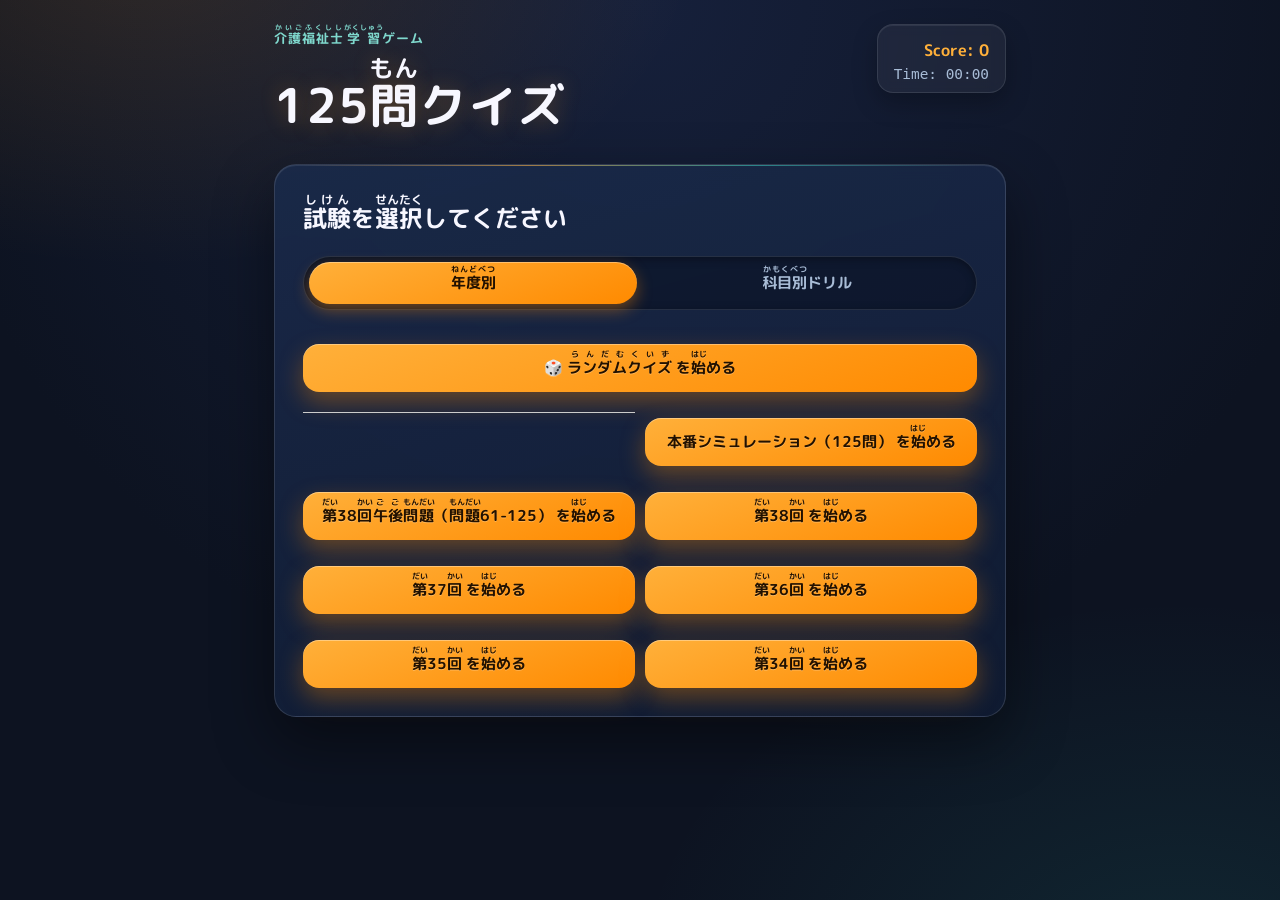
==== commit 157d8607: "Add full exam simulation mode (125-question randomized mock exam)" ====
--- a/index.html
+++ b/index.html
@@ -7,9 +7,218 @@
   <link rel="stylesheet" href="styles.css" />
   <link rel="preconnect" href="https://fonts.googleapis.com" />
   <link rel="preconnect" href="https://fonts.gstatic.com" crossorigin />
-  <link href="https://fonts.googleapis.com/css2?family=M+PLUS+Rounded+1c:wght@400;700;800&display=swap" rel="stylesheet" />
+  <link href="https://fonts.googleapis.com/css2?family=M+PLUS+Rounded+1c:wght@400;700;800&display=swap" rel="stylesheet" />
+  <style>
+    #site-loader {
+      position: fixed;
+      inset: 0;
+      z-index: 9999;
+      overflow: hidden;
+      background:
+        radial-gradient(900px 520px at 12% -5%, rgba(255, 159, 28, 0.16), transparent 60%),
+        radial-gradient(900px 620px at 92% 108%, rgba(46, 196, 182, 0.13), transparent 60%),
+        radial-gradient(circle at top, #16203b 0%, #0d1321 68%);
+      color: #f7f7ff;
+      font-family: "M PLUS Rounded 1c", Inter, system-ui, -apple-system, BlinkMacSystemFont, "Segoe UI", sans-serif;
+      transition: opacity 0.55s ease, visibility 0.55s ease;
+      animation: loaderAutoHide 0.6s ease 3.4s forwards;
+    }
+    #site-loader.done {
+      opacity: 0;
+      visibility: hidden;
+      pointer-events: none;
+    }
+    .loader-inner {
+      position: relative;
+      z-index: 2;
+      text-align: center;
+      padding: 16vh 20px 0;
+    }
+    .loader-kicker {
+      margin: 0 0 10px;
+      color: #7fd8cd;
+      letter-spacing: 0.14em;
+      font-size: 0.85rem;
+      font-weight: 700;
+      text-transform: uppercase;
+    }
+    .loader-title {
+      margin: 0;
+      font-size: clamp(2.2rem, 7vw, 4.2rem);
+      font-weight: 800;
+      letter-spacing: 0.04em;
+      text-shadow: 0 2px 24px rgba(255, 159, 28, 0.3);
+    }
+    .loader-sub {
+      margin: 12px 0 0;
+      color: #a8bcd6;
+      font-size: 1rem;
+    }
+    .loader-dots::after {
+      content: "";
+      animation: loaderDots 1s steps(4, end) infinite;
+    }
+    .loader-bar {
+      width: min(300px, 70vw);
+      height: 6px;
+      margin: 26px auto 0;
+      border-radius: 999px;
+      background: rgba(255, 255, 255, 0.1);
+      overflow: hidden;
+      box-shadow: inset 0 1px 3px rgba(0, 0, 0, 0.4);
+    }
+    .loader-bar span {
+      display: block;
+      width: 40%;
+      height: 100%;
+      border-radius: 999px;
+      background: linear-gradient(90deg, #ffb03a, #ff8a00);
+      animation: loaderBar 1.1s ease-in-out infinite;
+    }
+    .loader-road {
+      position: absolute;
+      left: 5%;
+      right: 5%;
+      bottom: 29%;
+      height: 4px;
+      border-radius: 999px;
+      background: linear-gradient(90deg, transparent, rgba(255, 255, 255, 0.28), rgba(255, 159, 28, 0.5), rgba(255, 255, 255, 0.28), transparent);
+      box-shadow: 0 0 18px rgba(255, 159, 28, 0.22);
+    }
+    .loader-road::after {
+      content: "";
+      position: absolute;
+      left: 0;
+      right: 0;
+      top: 11px;
+      height: 2px;
+      background: repeating-linear-gradient(90deg, rgba(255, 255, 255, 0.35) 0 34px, transparent 34px 68px);
+      opacity: 0.35;
+    }
+    .loader-car {
+      position: absolute;
+      left: 0;
+      bottom: calc(29% + 10px);
+      z-index: 3;
+      width: min(360px, 76vw);
+      transform: translateX(-115%);
+      animation: loaderCarAcross 1.65s cubic-bezier(0.42, 0.02, 0.66, 1) 0.15s forwards;
+      filter: drop-shadow(0 16px 18px rgba(0, 0, 0, 0.35));
+    }
+    .loader-car svg {
+      display: block;
+      width: 100%;
+      height: auto;
+      animation: loaderBob 0.16s ease-in-out infinite alternate;
+    }
+    .loader-speed {
+      position: absolute;
+      left: -58px;
+      top: 42%;
+      width: 58px;
+    }
+    .loader-speed span {
+      display: block;
+      height: 3px;
+      margin: 7px 0;
+      border-radius: 999px;
+      background: linear-gradient(90deg, transparent, rgba(127, 216, 205, 0.9));
+      animation: loaderStreak 0.42s linear infinite;
+    }
+    .loader-speed span:nth-child(1) { width: 46px; }
+    .loader-speed span:nth-child(2) { width: 58px; animation-delay: 0.08s; }
+    .loader-speed span:nth-child(3) { width: 38px; animation-delay: 0.16s; }
+    .loader-wheel {
+      transform-box: fill-box;
+      transform-origin: center;
+      animation: loaderWheelSpin 0.45s linear infinite;
+    }
+    @keyframes loaderDots {
+      0% { content: ""; }
+      25% { content: "."; }
+      50% { content: ".."; }
+      75%, 100% { content: "..."; }
+    }
+    @keyframes loaderBar {
+      0% { transform: translateX(-110%); }
+      100% { transform: translateX(280%); }
+    }
+    @keyframes loaderCarAcross {
+      0% { transform: translateX(-115%); }
+      100% { transform: translateX(100vw); }
+    }
+    @keyframes loaderBob {
+      from { transform: translateY(0); }
+      to { transform: translateY(-2px); }
+    }
+    @keyframes loaderStreak {
+      0% { transform: translateX(10px); opacity: 0; }
+      35% { opacity: 0.9; }
+      100% { transform: translateX(-18px); opacity: 0; }
+    }
+    @keyframes loaderWheelSpin {
+      to { transform: rotate(360deg); }
+    }
+    @keyframes loaderAutoHide {
+      to { opacity: 0; visibility: hidden; pointer-events: none; }
+    }
+    @media (max-width: 560px) {
+      .loader-inner { padding-top: 13vh; }
+      .loader-road { bottom: 31%; }
+      .loader-car { bottom: calc(31% + 10px); }
+    }
+  </style>
+  <noscript><style>#site-loader { display: none; }</style></noscript>
 </head>
 <body>
+  <div id="site-loader" aria-hidden="true">
+    <div class="loader-inner">
+      <p class="loader-kicker"><ruby>介護福祉士<rt>かいごふくしし</rt></ruby><ruby>学習<rt>がくしゅう</rt></ruby>ゲーム</p>
+      <p class="loader-title">125<ruby>問<rt>もん</rt></ruby>クイズ</p>
+      <p class="loader-sub"><span class="loader-dots">Loading</span></p>
+      <div class="loader-bar"><span></span></div>
+    </div>
+    <div class="loader-road"></div>
+    <div class="loader-car">
+      <div class="loader-speed"><span></span><span></span><span></span></div>
+      <svg viewBox="0 0 360 132" role="img" aria-label="GT car">
+        <defs>
+          <linearGradient id="loaderCarPaint" x1="0" x2="1" y1="0" y2="0">
+            <stop offset="0" stop-color="#c7d0dd" />
+            <stop offset="0.58" stop-color="#eef3f8" />
+            <stop offset="1" stop-color="#aeb9c8" />
+          </linearGradient>
+        </defs>
+        <path d="M14 30 L96 22 L104 36 L24 44 Z" fill="#0b1220" stroke="rgba(255,255,255,0.18)" />
+        <path d="M66 42 L80 82 L94 82 L88 42 Z" fill="#0b1220" />
+        <path d="M22 88 C28 70 48 60 78 55 C104 34 142 24 184 28 C222 30 252 40 282 54 C310 60 330 72 336 84 C338 92 334 98 324 99 L292 101 C286 84 268 74 246 74 C224 74 208 84 202 101 L124 101 C118 84 100 74 78 74 C56 74 40 84 34 101 L24 99 C16 97 16 94 22 88 Z" fill="url(#loaderCarPaint)" stroke="rgba(255,255,255,0.28)" stroke-width="1.5" />
+        <path d="M20 92 C24 70 48 59 82 53 L118 44 L122 101 L30 101 C20 100 16 98 20 92 Z" fill="#d7263d" opacity="0.96" />
+        <path d="M112 54 C134 34 168 27 202 34 C216 37 228 44 238 54 L224 58 C190 50 150 52 126 60 Z" fill="#0b1220" opacity="0.94" />
+        <path d="M118 76 L286 66" stroke="#ff9f1c" stroke-width="6" stroke-linecap="round" opacity="0.9" />
+        <path d="M150 52 L146 98" stroke="rgba(13,19,33,0.35)" stroke-width="2" />
+        <circle cx="176" cy="72" r="17" fill="#f7f7ff" stroke="#111827" stroke-width="2" />
+        <text x="176" y="77" text-anchor="middle" font-size="14" font-weight="800" fill="#111827">712</text>
+        <path d="M306 70 L330 80 L306 84 Z" fill="#ffe9a8" />
+        <rect x="22" y="72" width="16" height="6" rx="3" fill="#ff3355" />
+        <circle cx="78" cy="90" r="29" fill="#0d1321" />
+        <circle cx="246" cy="90" r="29" fill="#0d1321" />
+        <g class="loader-wheel">
+          <circle cx="78" cy="90" r="24" fill="#0a0f18" stroke="#2b3648" stroke-width="3" />
+          <circle cx="78" cy="90" r="12" fill="#d7dee9" />
+          <path d="M78 68 V112 M56 90 H100 M64 76 L92 104 M92 76 L64 104" stroke="#5b6b82" stroke-width="3" stroke-linecap="round" />
+          <circle cx="78" cy="90" r="4" fill="#111827" />
+        </g>
+        <g class="loader-wheel">
+          <circle cx="246" cy="90" r="24" fill="#0a0f18" stroke="#2b3648" stroke-width="3" />
+          <circle cx="246" cy="90" r="12" fill="#d7dee9" />
+          <path d="M246 68 V112 M224 90 H268 M232 76 L260 104 M260 76 L232 104" stroke="#5b6b82" stroke-width="3" stroke-linecap="round" />
+          <circle cx="246" cy="90" r="4" fill="#111827" />
+        </g>
+        <path d="M286 102 L342 102 L336 110 L292 110 Z" fill="#0b1220" />
+        <path d="M18 100 L70 100 L64 110 L22 110 Z" fill="#0b1220" />
+      </svg>
+    </div>
+  </div>
   <div class="app-shell">
     <header>
       <div>
@@ -110,7 +319,8 @@
   <script src="questions.js"></script>
   <script src="questions38pm.js"></script>
   <script src="domains.js"></script>
-  <script src="drill.js"></script>
+  <script src="drill.js"></script>
+  <script src="sim.js"></script>
 <script src="script.js"></script>
   <script>
     (function () {
@@ -130,5 +340,24 @@
       });
     })();
   </script>
+  <script>
+    (function () {
+      var loader = document.getElementById("site-loader");
+      if (!loader) return;
+      var hidden = false;
+      function hideLoader() {
+        if (hidden) return;
+        hidden = true;
+        loader.classList.add("done");
+        window.setTimeout(function () {
+          if (loader.parentNode) loader.parentNode.removeChild(loader);
+        }, 700);
+      }
+      window.addEventListener("load", function () {
+        window.setTimeout(hideLoader, 1250);
+      });
+      window.setTimeout(hideLoader, 2800);
+    })();
+  </script>
   </body>
 </html>
--- a/styles.css
+++ b/styles.css
@@ -107,6 +107,11 @@
   font-size: 0.9rem;
   color: #a8bcd6;
   font-family: monospace;
+}
+
+#sim-countdown {
+  color: #ffb03a;
+  font-weight: 700;
 }
 
 @keyframes rise {
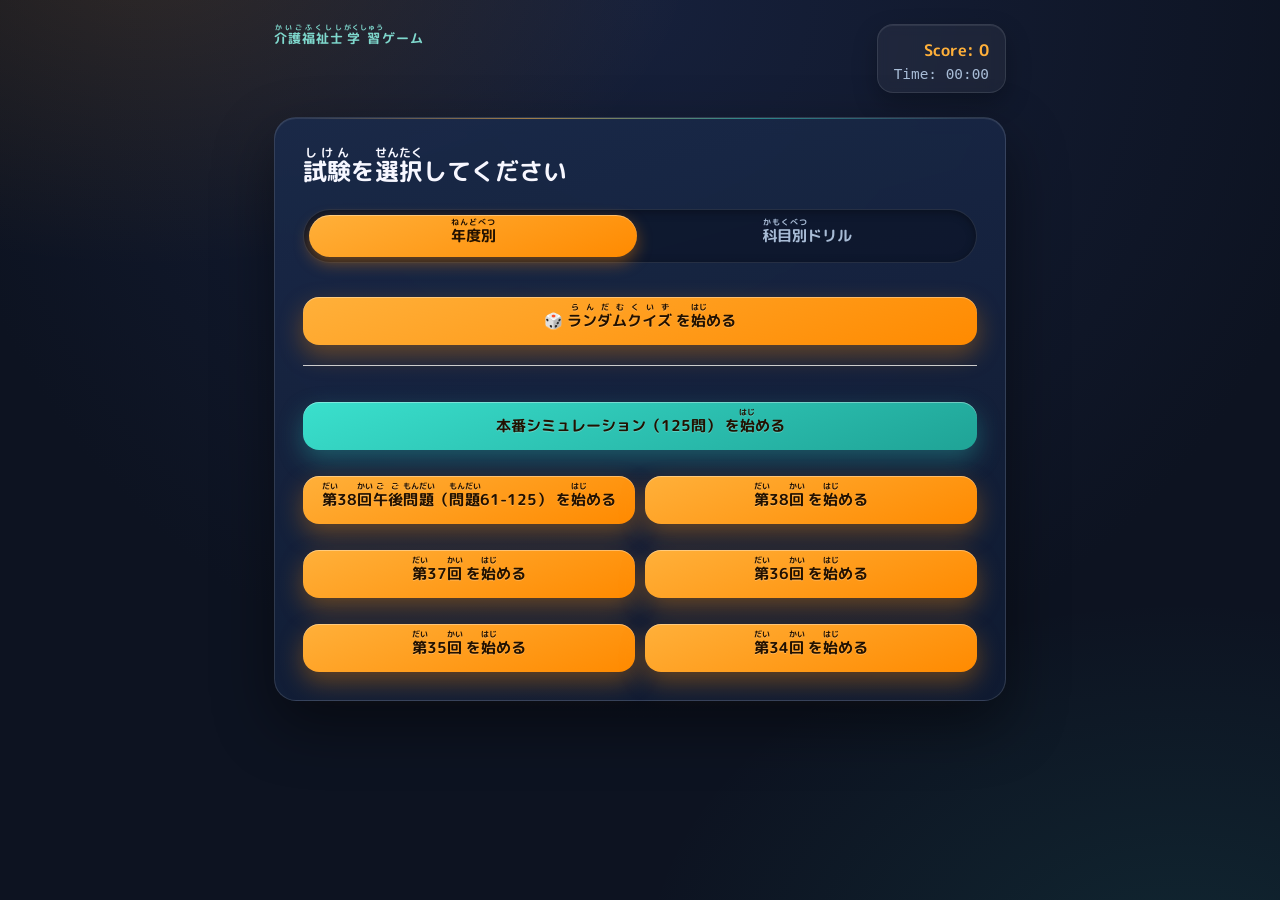
==== commit a0d04429: "Add tap-to-reveal Indonesian translations (stems + correct explanations)" ====
--- a/index.html
+++ b/index.html
@@ -1,9 +1,9 @@
-<!DOCTYPE html>
-<html lang="ja">
-<head>
-  <meta charset="UTF-8" />
-  <meta name="viewport" content="width=device-width, initial-scale=1.0" />
-  <title>Kaigofukushishi Quiz Game</title>
+<!DOCTYPE html>
+<html lang="ja">
+<head>
+  <meta charset="UTF-8" />
+  <meta name="viewport" content="width=device-width, initial-scale=1.0" />
+  <title>Kaigofukushishi Quiz Game</title>
   <link rel="stylesheet" href="styles.css" />
   <link rel="preconnect" href="https://fonts.googleapis.com" />
   <link rel="preconnect" href="https://fonts.gstatic.com" crossorigin />
@@ -168,9 +168,9 @@
       .loader-car { bottom: calc(31% + 10px); }
     }
   </style>
-  <noscript><style>#site-loader { display: none; }</style></noscript>
-</head>
-<body>
+  <noscript><style>#site-loader { display: none; }</style></noscript>
+</head>
+<body>
   <div id="site-loader" aria-hidden="true">
     <div class="loader-inner">
       <p class="loader-kicker"><ruby>介護福祉士<rt>かいごふくしし</rt></ruby><ruby>学習<rt>がくしゅう</rt></ruby>ゲーム</p>
@@ -219,108 +219,111 @@
       </svg>
     </div>
   </div>
-  <div class="app-shell">
-    <header>
-      <div>
-        <p class="subtitle"><ruby>介護福祉士<rt>かいごふくしし</rt></ruby><ruby>学習<rt>がくしゅう</rt></ruby>ゲーム</p>
-        <h1 id="quiz-title">125<ruby>問<rt>もん</rt></ruby>クイズ</h1>
-      </div>
-      <div class="score-panel">
-        <p id="progress">Question 1 / 125</p>
-        <p id="score">Score: 0</p>
-        <p id="timer">Time: 00:00</p>
-      </div>
-    </header>
-
-    <main>
-      <section class="card" id="exam-selection">
-        <div class="exam-header">
-          <h2><ruby>試験<rt>しけん</rt></ruby>を<ruby>選択<rt>せんたく</rt></ruby>してください</h2>
-          <button id="resume-button" class="primary-button hidden"></button>
-        </div>
-        <div class="mode-tabs">
-          <button class="mode-tab active" id="tab-exams" type="button"><ruby>年度別<rt>ねんどべつ</rt></ruby></button>
-          <button class="mode-tab" id="tab-drills" type="button"><ruby>科目別<rt>かもくべつ</rt></ruby>ドリル</button>
-        </div>
-        <div id="panel-exams">
-          <div class="choices" id="exam-buttons"></div>
-        </div>
-        <div id="panel-drills" class="hidden">
-          <p class="panel-note">第34・35・36・37・38回（全年度）から、科目ごとに集めた問題です。</p>
-          <div class="choices" id="drill-buttons"></div>
-        </div>
-      </section>
-
-      <section class="card hidden" id="domain-selection">
-        <div class="exam-header">
-          <h2><ruby>学習分野<rt>がくしゅうぶんや</rt></ruby>を<ruby>選択<rt>せんたく</rt></ruby>してください</h2>
-          <button id="back-from-domain" class="primary-button secondary-button">戻る</button>
-        </div>
-        <div class="choices" id="domain-buttons"></div>
-      </section>
-
-      <section class="card hidden" id="quiz-card">
-        <div class="quiz-header-controls">
-          <p class="category-tag" id="category-tag"></p>
-          <div class="jump-to-question">
-            <input type="number" id="jump-input" placeholder="Jump to Q#" min="1" max="125">
-            <button id="jump-button" class="primary-button jump-button">Jump</button>
-          </div>
-        </div>
+  <div class="app-shell">
+    <header>
+      <div>
+        <p class="subtitle"><ruby>介護福祉士<rt>かいごふくしし</rt></ruby><ruby>学習<rt>がくしゅう</rt></ruby>ゲーム</p>
+        <h1 id="quiz-title">125<ruby>問<rt>もん</rt></ruby>クイズ</h1>
+      </div>
+      <div class="score-panel">
+        <p id="progress">Question 1 / 125</p>
+        <p id="score">Score: 0</p>
+        <p id="timer">Time: 00:00</p>
+      </div>
+    </header>
+
+    <main>
+      <section class="card" id="exam-selection">
+        <div class="exam-header">
+          <h2><ruby>試験<rt>しけん</rt></ruby>を<ruby>選択<rt>せんたく</rt></ruby>してください</h2>
+          <button id="resume-button" class="primary-button hidden"></button>
+        </div>
+        <div class="mode-tabs">
+          <button class="mode-tab active" id="tab-exams" type="button"><ruby>年度別<rt>ねんどべつ</rt></ruby></button>
+          <button class="mode-tab" id="tab-drills" type="button"><ruby>科目別<rt>かもくべつ</rt></ruby>ドリル</button>
+        </div>
+        <div id="panel-exams">
+          <div class="choices" id="exam-buttons"></div>
+        </div>
+        <div id="panel-drills" class="hidden">
+          <p class="panel-note">第34・35・36・37・38回（全年度）から、科目ごとに集めた問題です。</p>
+          <div class="choices" id="drill-buttons"></div>
+        </div>
+      </section>
+
+      <section class="card hidden" id="domain-selection">
+        <div class="exam-header">
+          <h2><ruby>学習分野<rt>がくしゅうぶんや</rt></ruby>を<ruby>選択<rt>せんたく</rt></ruby>してください</h2>
+          <button id="back-from-domain" class="primary-button secondary-button">戻る</button>
+        </div>
+        <div class="choices" id="domain-buttons"></div>
+      </section>
+
+      <section class="card hidden" id="quiz-card">
+        <div class="quiz-header-controls">
+          <p class="category-tag" id="category-tag"></p>
+          <div class="jump-to-question">
+            <input type="number" id="jump-input" placeholder="Jump to Q#" min="1" max="125">
+            <button id="jump-button" class="primary-button jump-button">Jump</button>
+          </div>
+        </div>
         <p class="question-text" id="question-text">Loading question...</p>
-        <div class="choices" id="choices"></div>
-        <div id="feedback-area" class="hidden">
-          <div id="correct-answer-area">
-            <h3>✓ 正解:</h3>
-            <p id="correct-answer-text"></p>
-            <p id="correct-explanation" class="explanation-text"></p>
-          </div>
-          <div id="wrong-answer-area" class="hidden">
-            <h3>✗ 選んだ答えが間違っている理由:</h3>
-            <p id="wrong-explanation" class="explanation-text"></p>
-          </div>
-          <details id="other-answers-details" class="hidden">
-            <summary>他の選択肢の説明を見る</summary>
-            <div id="other-answers-area"></div>
-          </details>
-        </div>
-        <div class="quiz-navigation">
-          <button id="prev-button" class="primary-button secondary-button" disabled>前の問題</button>
-          <button id="next-button" class="primary-button">次の問題</button>
-          <button id="back-to-results-button" class="primary-button secondary-button hidden">結果に<ruby>戻<rt>もど</rt></ruby>る</button>
-        </div>
-      </section>
-
-      <div class="menu-nav hidden" id="menu-nav">
-        <button id="back-button" class="primary-button secondary-button">メニューに<ruby>戻<rt>もど</rt></ruby>る</button>
-      </div>
-
-      <section class="result hidden" id="result-screen">
-        <h2 id="result-status"><ruby>結果<rt>けっか</rt></ruby></h2>
-        <p id="final-score"></p>
-        <p id="final-time"></p>
-        <p id="final-attempts"></p>
-        <p id="best-time"></p>
-        <p id="avg-time"></p>
-        
-        <div id="summary-section" class="summary-section hidden">
-          <h3 id="summary-title"><ruby>回答結果一覧<rt>かいとうけっかいちらん</rt></ruby></h3>
-          <div id="summary-list" class="summary-list"></div>
-        </div>
-        
-        <div class="result-actions">
-          <button id="restart-button" class="primary-button">Restart Quiz</button>
-          <button id="back-button-result" class="primary-button secondary-button">メニューに<ruby>戻<rt>もど</rt></ruby>る</button>
-        </div>
-      </section>
-    </main>
-  </div>
-
-  <script src="questions.js"></script>
-  <script src="questions38pm.js"></script>
-  <script src="domains.js"></script>
+        <button id="translate-button" class="primary-button secondary-button tr-button" type="button">🌐 Lihat Terjemahan（インドネシア語訳を見る）</button>
+        <div id="translate-panel" class="hidden"><p id="translate-text"></p></div>
+        <div class="choices" id="choices"></div>
+        <div id="feedback-area" class="hidden">
+          <div id="correct-answer-area">
+            <h3>✓ 正解:</h3>
+            <p id="correct-answer-text"></p>
+            <p id="correct-explanation" class="explanation-text"></p>
+          </div>
+          <div id="wrong-answer-area" class="hidden">
+            <h3>✗ 選んだ答えが間違っている理由:</h3>
+            <p id="wrong-explanation" class="explanation-text"></p>
+          </div>
+          <details id="other-answers-details" class="hidden">
+            <summary>他の選択肢の説明を見る</summary>
+            <div id="other-answers-area"></div>
+          </details>
+        </div>
+        <div class="quiz-navigation">
+          <button id="prev-button" class="primary-button secondary-button" disabled>前の問題</button>
+          <button id="next-button" class="primary-button">次の問題</button>
+          <button id="back-to-results-button" class="primary-button secondary-button hidden">結果に<ruby>戻<rt>もど</rt></ruby>る</button>
+        </div>
+      </section>
+
+      <div class="menu-nav hidden" id="menu-nav">
+        <button id="back-button" class="primary-button secondary-button">メニューに<ruby>戻<rt>もど</rt></ruby>る</button>
+      </div>
+
+      <section class="result hidden" id="result-screen">
+        <h2 id="result-status"><ruby>結果<rt>けっか</rt></ruby></h2>
+        <p id="final-score"></p>
+        <p id="final-time"></p>
+        <p id="final-attempts"></p>
+        <p id="best-time"></p>
+        <p id="avg-time"></p>
+        
+        <div id="summary-section" class="summary-section hidden">
+          <h3 id="summary-title"><ruby>回答結果一覧<rt>かいとうけっかいちらん</rt></ruby></h3>
+          <div id="summary-list" class="summary-list"></div>
+        </div>
+        
+        <div class="result-actions">
+          <button id="restart-button" class="primary-button">Restart Quiz</button>
+          <button id="back-button-result" class="primary-button secondary-button">メニューに<ruby>戻<rt>もど</rt></ruby>る</button>
+        </div>
+      </section>
+    </main>
+  </div>
+
+  <script src="questions.js"></script>
+  <script src="questions38pm.js"></script>
+  <script src="domains.js"></script>
   <script src="drill.js"></script>
-  <script src="sim.js"></script>
+  <script src="sim.js"></script>
+  <script src="translate.js"></script>
 <script src="script.js"></script>
   <script>
     (function () {
@@ -359,5 +362,5 @@
       window.setTimeout(hideLoader, 2800);
     })();
   </script>
-  </body>
-</html>
+  </body>
+</html>
--- a/styles.css
+++ b/styles.css
@@ -564,6 +564,70 @@
   grid-column: 1 / -1;
 }
 
+/* Simulation button: full-width directly under Random, in teal so it stands out */
+#exam-buttons > div {
+  grid-column: 1 / -1;
+}
+
+#exam-buttons > button[data-exam-id="sim"] {
+  grid-column: 1 / -1;
+  background: linear-gradient(160deg, #3ae0cd 0%, #1fa396 100%);
+  box-shadow: 0 10px 24px rgba(46, 196, 182, 0.35), inset 0 1px 0 rgba(255, 255, 255, 0.35);
+}
+
+#exam-buttons > button[data-exam-id="sim"]:hover {
+  box-shadow: 0 14px 30px rgba(46, 196, 182, 0.45), inset 0 1px 0 rgba(255, 255, 255, 0.4);
+}
+
+/* Hide the big static "125問クイズ" header on the selection screens;
+   it still shows during a quiz, where it displays the current exam/mode. */
+body:has(#exam-selection:not(.hidden)) #quiz-title,
+body:has(#domain-selection:not(.hidden)) #quiz-title {
+  display: none;
+}
+
+/* Indonesian translation reveal (translate.js) */
+.tr-button {
+  width: auto;
+  margin: 0 0 14px;
+  padding: 10px 18px;
+}
+
+#translate-panel {
+  margin: 0 0 16px;
+  padding: 14px 16px;
+  background: linear-gradient(180deg, rgba(46, 196, 182, 0.12), rgba(46, 196, 182, 0.05));
+  border: 1px solid rgba(46, 196, 182, 0.35);
+  border-radius: 12px;
+}
+
+#translate-panel p {
+  margin: 0;
+  white-space: pre-line;
+  line-height: 1.65;
+}
+
+.tr-exp-button {
+  width: auto;
+  margin-top: 12px;
+  padding: 8px 14px;
+  font-size: 0.9rem;
+}
+
+.tr-exp-panel {
+  margin-top: 10px;
+  padding: 12px 14px;
+  background: rgba(13, 19, 33, 0.35);
+  border: 1px solid rgba(46, 196, 182, 0.3);
+  border-radius: 10px;
+}
+
+.tr-exp-panel p {
+  margin: 0;
+  white-space: pre-line;
+  line-height: 1.65;
+}
+
 @media (max-width: 560px) {
   #exam-buttons,
   #drill-buttons,
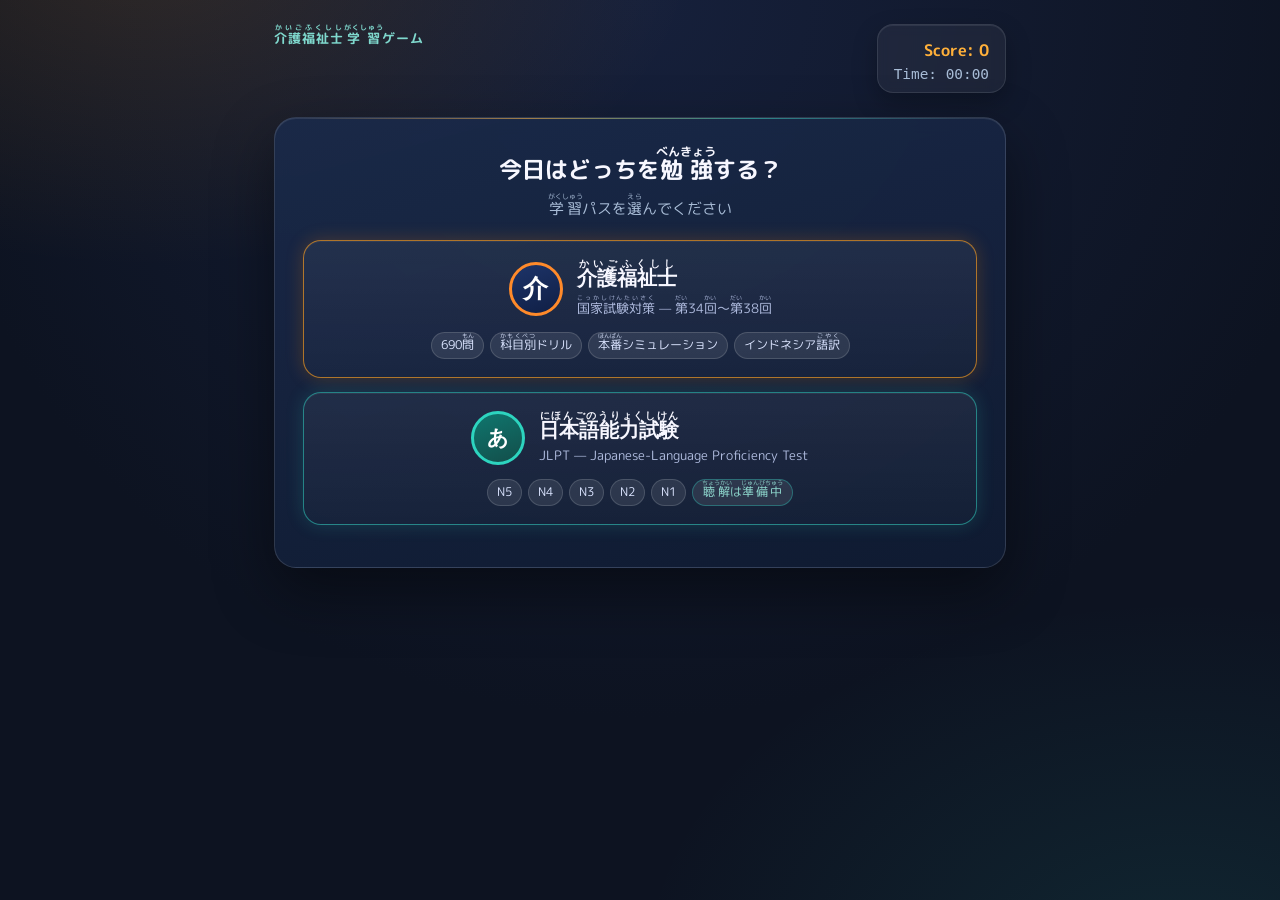
==== commit 252179bb: "Add path picker + JLPT wing frame (PR-A)" ====
--- a/index.html
+++ b/index.html
@@ -4,6 +4,7 @@
   <meta charset="UTF-8" />
   <meta name="viewport" content="width=device-width, initial-scale=1.0" />
   <title>Kaigofukushishi Quiz Game</title>
+  <link rel="icon" type="image/svg+xml" href="favicon.svg">
   <link rel="stylesheet" href="styles.css" />
   <link rel="preconnect" href="https://fonts.googleapis.com" />
   <link rel="preconnect" href="https://fonts.gstatic.com" crossorigin />
@@ -233,7 +234,67 @@
     </header>
 
     <main>
+      <section class="card" id="path-picker">
+        <h2 class="path-title">今日はどっちを<ruby>勉強<rt>べんきょう</rt></ruby>する？</h2>
+        <p class="path-sub"><ruby>学習<rt>がくしゅう</rt></ruby>パスを<ruby>選<rt>えら</rt></ruby>んでください</p>
+        <button class="path-card path-card-care" id="path-care" type="button">
+          <span class="path-card-main">
+            <span class="path-badge path-badge-care">介</span>
+            <span class="path-card-text">
+              <span class="path-card-name"><ruby>介護福祉士<rt>かいごふくしし</rt></ruby></span>
+              <span class="path-card-cap"><ruby>国家試験対策<rt>こっかしけんたいさく</rt></ruby> — <ruby>第<rt>だい</rt></ruby>34<ruby>回<rt>かい</rt></ruby>〜<ruby>第<rt>だい</rt></ruby>38<ruby>回<rt>かい</rt></ruby></span>
+            </span>
+          </span>
+          <span class="path-chips">
+            <span class="path-chip">690<ruby>問<rt>もん</rt></ruby></span>
+            <span class="path-chip"><ruby>科目別<rt>かもくべつ</rt></ruby>ドリル</span>
+            <span class="path-chip"><ruby>本番<rt>ほんばん</rt></ruby>シミュレーション</span>
+            <span class="path-chip">インドネシア<ruby>語訳<rt>ごやく</rt></ruby></span>
+          </span>
+        </button>
+        <button class="path-card path-card-jlpt" id="path-jlpt" type="button">
+          <span class="path-card-main">
+            <span class="path-badge path-badge-jlpt">あ</span>
+            <span class="path-card-text">
+              <span class="path-card-name"><ruby>日本語能力試験<rt>にほんごのうりょくしけん</rt></ruby></span>
+              <span class="path-card-cap">JLPT — Japanese-Language Proficiency Test</span>
+            </span>
+          </span>
+          <span class="path-chips">
+            <span class="path-chip">N5</span>
+            <span class="path-chip">N4</span>
+            <span class="path-chip">N3</span>
+            <span class="path-chip">N2</span>
+            <span class="path-chip">N1</span>
+            <span class="path-chip path-chip-soon"><ruby>聴解<rt>ちょうかい</rt></ruby>は<ruby>準備中<rt>じゅんびちゅう</rt></ruby></span>
+          </span>
+        </button>
+      </section>
+
+      <section class="card hidden" id="jlpt-home">
+        <button class="path-back" id="jlpt-back-to-picker" type="button">← パスを<ruby>変<rt>か</rt></ruby>える</button>
+        <h2 class="path-h"><ruby>日本語能力試験<rt>にほんごのうりょくしけん</rt></ruby></h2>
+        <p class="path-note">レベルを<ruby>選<rt>えら</rt></ruby>んでください</p>
+        <div class="jlpt-levels">
+          <button class="path-row" data-level="N5" type="button"><span class="path-row-side"></span><span class="path-row-label">N5</span><span class="path-row-side path-row-count"><ruby>約<rt>やく</rt></ruby>70<ruby>問<rt>もん</rt></ruby></span></button>
+          <button class="path-row" data-level="N4" type="button"><span class="path-row-side"></span><span class="path-row-label">N4</span><span class="path-row-side path-row-count">69<ruby>問<rt>もん</rt></ruby></span></button>
+          <button class="path-row" data-level="N3" type="button"><span class="path-row-side"></span><span class="path-row-label">N3</span><span class="path-row-side path-row-count"><ruby>約<rt>やく</rt></ruby>75<ruby>問<rt>もん</rt></ruby></span></button>
+          <button class="path-row" data-level="N2" type="button"><span class="path-row-side"></span><span class="path-row-label">N2</span><span class="path-row-side path-row-count"><ruby>約<rt>やく</rt></ruby>75〜80<ruby>問<rt>もん</rt></ruby></span></button>
+          <button class="path-row" data-level="N1" type="button"><span class="path-row-side"></span><span class="path-row-label">N1</span><span class="path-row-side path-row-count"><ruby>約<rt>やく</rt></ruby>80〜85<ruby>問<rt>もん</rt></ruby></span></button>
+        </div>
+        <p class="path-note"><ruby>問題<rt>もんだい</rt></ruby>は<ruby>順次追加<rt>じゅんじついか</rt></ruby>されます。<ruby>聴解<rt>ちょうかい</rt></ruby>は<ruby>準備中<rt>じゅんびちゅう</rt></ruby>です。</p>
+      </section>
+
+      <section class="card hidden" id="jlpt-level">
+        <button class="path-back" id="jlpt-back-to-levels" type="button">← レベルを<ruby>変<rt>か</rt></ruby>える</button>
+        <h2 class="path-h" id="jlpt-level-title">N5</h2>
+        <div class="jlpt-sections" id="jlpt-section-rows"></div>
+        <button class="path-row path-row-sim is-soon" id="jlpt-sim-row" type="button" disabled><span class="path-row-side"></span><span class="path-row-label"><ruby>本番<rt>ほんばん</rt></ruby>シミュレーション</span><span class="path-row-side path-row-count"><ruby>準備中<rt>じゅんびちゅう</rt></ruby></span></button>
+        <p class="path-note">このレベルの<ruby>問題<rt>もんだい</rt></ruby>は<ruby>準備中<rt>じゅんびちゅう</rt></ruby>です。</p>
+      </section>
+
       <section class="card" id="exam-selection">
+        <button id="change-path-button" class="path-back" type="button">← パスを<ruby>変<rt>か</rt></ruby>える</button>
         <div class="exam-header">
           <h2><ruby>試験<rt>しけん</rt></ruby>を<ruby>選択<rt>せんたく</rt></ruby>してください</h2>
           <button id="resume-button" class="primary-button hidden"></button>
@@ -325,6 +386,7 @@
   <script src="sim.js"></script>
   <script src="translate.js"></script>
 <script src="script.js"></script>
+  <script src="jlpt.js"></script>
   <script>
     (function () {
       var tabs = [
--- a/styles.css
+++ b/styles.css
@@ -21,6 +21,7 @@
 
 body {
   margin: 0;
+  overflow-x: clip;
   min-height: 100vh;
   font-family: "M PLUS Rounded 1c", Inter, system-ui, -apple-system, BlinkMacSystemFont, "Segoe UI", sans-serif;
   background:
@@ -478,9 +479,16 @@
 }
 
 .jump-button {
+  width: auto;
   padding: 10px 16px;
   font-size: 0.9rem;
   white-space: nowrap;
+}
+
+/* Buttons inside flex header rows must not take the shared full width */
+.exam-header .primary-button {
+  width: auto;
+  flex-shrink: 0;
 }
 
 @media (max-width: 680px) {
@@ -640,3 +648,247 @@
     padding: 20px;
   }
 }
+
+/* --- Path picker + JLPT wing (additive; care wing styles untouched) --- */
+body:has(#path-picker:not(.hidden)) #quiz-title,
+body:has(#jlpt-home:not(.hidden)) #quiz-title,
+body:has(#jlpt-level:not(.hidden)) #quiz-title {
+  display: none;
+}
+
+.path-title {
+  margin: 0 0 6px;
+  text-align: center;
+  font-size: 1.45rem;
+}
+
+.path-sub {
+  margin: 0 0 20px;
+  text-align: center;
+  color: #a8bcd6;
+  font-size: 0.92rem;
+}
+
+.path-h {
+  margin: 0 0 10px;
+  text-align: center;
+  font-size: 1.35rem;
+}
+
+.path-note {
+  margin: 12px 0 0;
+  text-align: center;
+  color: #a8bcd6;
+  font-size: 0.88rem;
+}
+
+#jlpt-home .path-note:first-of-type {
+  margin: 0 0 16px;
+}
+
+.path-back {
+  display: block;
+  margin: 0 auto 12px;
+  padding: 4px 8px;
+  background: none;
+  border: none;
+  color: #7fd8cd;
+  font-family: inherit;
+  font-size: 0.9rem;
+  cursor: pointer;
+}
+
+.path-back:hover {
+  text-decoration: underline;
+}
+
+#exam-selection .path-back {
+  margin: 0 auto 14px;
+}
+
+.path-card {
+  position: relative;
+  display: block;
+  width: 100%;
+  margin: 0 0 14px;
+  padding: 18px;
+  border-radius: 18px;
+  background: linear-gradient(180deg, rgba(255, 255, 255, 0.055), rgba(255, 255, 255, 0.02));
+  color: var(--text);
+  font-family: inherit;
+  text-align: center;
+  cursor: pointer;
+  transition: transform 0.2s ease, box-shadow 0.2s ease, border-color 0.2s ease;
+}
+
+.path-card-care {
+  border: 1px solid rgba(255, 159, 28, 0.65);
+  box-shadow: 0 0 18px rgba(255, 138, 0, 0.22), inset 0 1px 0 rgba(255, 255, 255, 0.06);
+}
+
+.path-card-jlpt {
+  border: 1px solid rgba(46, 196, 182, 0.6);
+  box-shadow: 0 0 18px rgba(46, 196, 182, 0.2), inset 0 1px 0 rgba(255, 255, 255, 0.06);
+}
+
+.path-card:hover {
+  transform: translateY(-2px);
+}
+
+.path-card-care:hover {
+  box-shadow: 0 12px 26px rgba(255, 138, 0, 0.32), inset 0 1px 0 rgba(255, 255, 255, 0.08);
+}
+
+.path-card-jlpt:hover {
+  box-shadow: 0 12px 26px rgba(46, 196, 182, 0.3), inset 0 1px 0 rgba(255, 255, 255, 0.08);
+}
+
+.path-card.last-used::after {
+  content: "前回";
+  position: absolute;
+  top: 10px;
+  right: 12px;
+  font-size: 0.7rem;
+  font-weight: 700;
+  color: #7fd8cd;
+  border: 1px solid rgba(46, 196, 182, 0.55);
+  border-radius: 999px;
+  padding: 2px 8px;
+}
+
+.path-card-main {
+  display: flex;
+  align-items: center;
+  justify-content: center;
+  gap: 14px;
+}
+
+.path-badge {
+  flex: 0 0 auto;
+  width: 54px;
+  height: 54px;
+  border-radius: 50%;
+  display: flex;
+  align-items: center;
+  justify-content: center;
+  font-weight: 800;
+  font-size: 1.55rem;
+  color: #fff;
+}
+
+.path-badge-care {
+  background: linear-gradient(160deg, #1d3469, #101f45);
+  border: 3px solid #ff8a2a;
+}
+
+.path-badge-jlpt {
+  background: linear-gradient(160deg, #0f766e, #134e4a);
+  border: 3px solid #2dd4bf;
+  font-size: 1.3rem;
+}
+
+.path-card-text {
+  text-align: left;
+}
+
+.path-card-name {
+  display: block;
+  font-size: 1.25rem;
+  font-weight: 800;
+  line-height: 1.3;
+}
+
+.path-card-cap {
+  display: block;
+  margin-top: 3px;
+  font-size: 0.8rem;
+  color: #aebadd;
+}
+
+.path-chips {
+  display: flex;
+  flex-wrap: wrap;
+  gap: 6px;
+  justify-content: center;
+  margin-top: 14px;
+}
+
+.path-chip {
+  font-size: 0.72rem;
+  padding: 4px 9px;
+  border-radius: 999px;
+  background: rgba(255, 255, 255, 0.09);
+  border: 1px solid rgba(255, 255, 255, 0.14);
+  color: #dbe4ff;
+}
+
+.path-chip-soon {
+  color: #8fd8ce;
+  border-color: rgba(46, 196, 182, 0.4);
+}
+
+/* Three-zone rows: fixed left spacer / dead-center label / fixed right count */
+.path-row {
+  display: flex;
+  align-items: center;
+  width: 100%;
+  min-height: 50px;
+  margin: 0 0 10px;
+  padding: 10px 14px;
+  border-radius: 14px;
+  background: linear-gradient(180deg, rgba(255, 255, 255, 0.055), rgba(255, 255, 255, 0.02));
+  border: 1px solid rgba(255, 255, 255, 0.13);
+  box-shadow: inset 0 1px 0 rgba(255, 255, 255, 0.06), 0 6px 16px rgba(0, 0, 0, 0.22);
+  color: var(--text);
+  font-family: inherit;
+  font-size: 1rem;
+  font-weight: 700;
+  cursor: pointer;
+  transition: transform 0.2s ease, border-color 0.2s ease, background 0.2s ease;
+}
+
+.path-row:hover {
+  transform: translateY(-1px);
+  border-color: rgba(46, 196, 182, 0.55);
+}
+
+.path-row-side {
+  flex: 0 0 92px;
+}
+
+.path-row-count {
+  text-align: right;
+  font-size: 0.78rem;
+  font-weight: 600;
+  color: #a8bcd6;
+}
+
+.path-row-label {
+  flex: 1;
+  text-align: center;
+}
+
+.path-row.is-soon {
+  opacity: 0.55;
+  cursor: default;
+}
+
+.path-row.is-soon:hover {
+  transform: none;
+  border-color: rgba(255, 255, 255, 0.13);
+}
+
+.path-row-sim {
+  background: linear-gradient(160deg, #3ae0cd 0%, #1fa396 100%);
+  border: none;
+  color: #07332e;
+  box-shadow: 0 10px 24px rgba(46, 196, 182, 0.35), inset 0 1px 0 rgba(255, 255, 255, 0.35);
+}
+
+.path-row-sim .path-row-count {
+  color: rgba(7, 51, 46, 0.75);
+}
+
+.path-row-sim.is-soon:hover {
+  border-color: transparent;
+}
